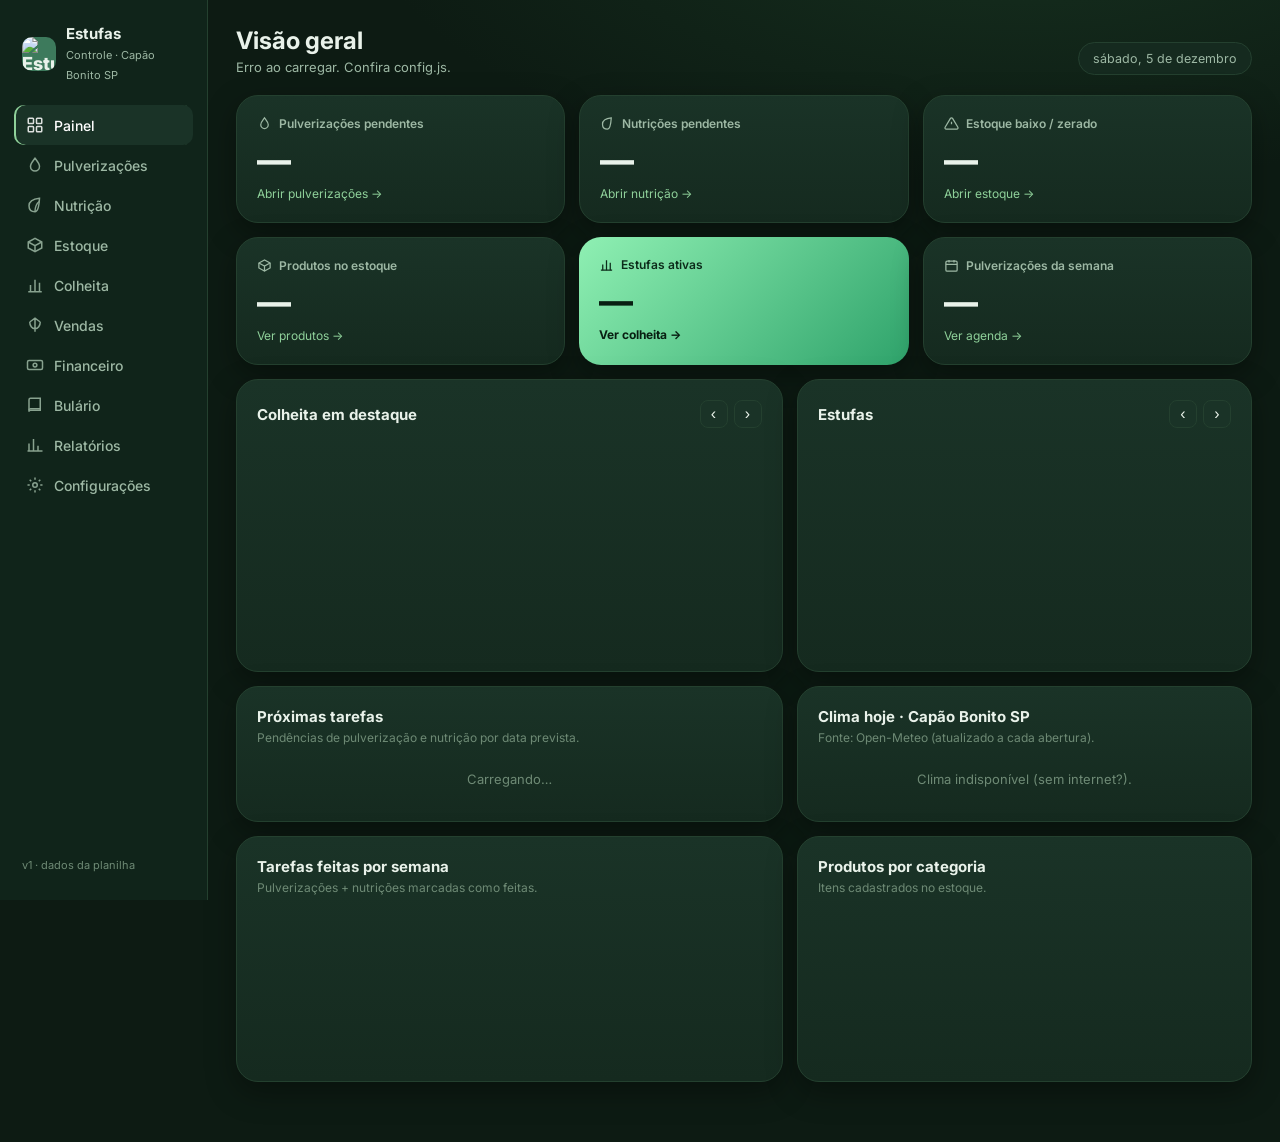
==== index.html @ 81fb221e "Add files via upload" ====
<!DOCTYPE html>
<html lang="pt-BR">
<head>
<meta charset="UTF-8">
<meta name="viewport" content="width=device-width, initial-scale=1, maximum-scale=1, viewport-fit=cover">
<link rel="icon" type="image/png" href="logo.png">
<link rel="apple-touch-icon" href="logo.png">
<link rel="manifest" href="manifest.json">
<meta name="mobile-web-app-capable" content="yes">
<meta name="apple-mobile-web-app-capable" content="yes">
<meta name="apple-mobile-web-app-status-bar-style" content="black-translucent">
<meta name="apple-mobile-web-app-title" content="Estufas">
<meta name="theme-color" content="#0D1B13">
<title>Painel — Estufas</title>
<link rel="preconnect" href="https://fonts.googleapis.com">
<link href="https://fonts.googleapis.com/css2?family=Inter:wght@400;500;600;700;800&display=swap" rel="stylesheet">
<style>
  :root{
    --bg:#0D1B13; --bg2:#10241A; --card:#152A1F; --card2:#1A3327;
    --line:#24402F; --ink:#E9F2EA; --mut:#9DB8A4; --dim:#6E8A75;
    --leaf:#3D7A5C; --lime:#8FD19A; --gold:#D9A441; --red:#E0785F;
    --radius:16px;
  }
  *{box-sizing:border-box;}
  body{margin:0; background:radial-gradient(1200px 500px at 80% -10%, #16301f 0%, #0D1B13 55%) fixed, var(--bg); color:var(--ink);
    font-family:'Inter',-apple-system,BlinkMacSystemFont,"Segoe UI",Roboto,sans-serif; min-height:100vh;}
  .app{display:flex; min-height:100vh;}

  /* ===== Sidebar (abas da esquerda) ===== */
  aside{width:208px; flex:0 0 208px; background:var(--bg2); border-right:1px solid var(--line);
    padding:20px 14px; display:flex; flex-direction:column; gap:4px;
    position:sticky; top:0; height:100vh;}
  .brand{display:flex; align-items:center; gap:10px; padding:4px 8px 18px;}
  .brand .logo{width:34px; height:34px; border-radius:10px; background:var(--leaf);
    display:flex; align-items:center; justify-content:center; font-weight:800; font-size:18px;}
  .brand b{font-size:15px; display:block;} .brand small{color:var(--mut); font-size:11px;}
  nav a{display:flex; align-items:center; gap:10px; padding:11px 12px; border-radius:10px;
    color:var(--mut); text-decoration:none; font-size:14px; font-weight:500;}
  nav a svg{width:18px; height:18px; flex:0 0 18px; opacity:.85;}
  nav a:hover{background:var(--card); color:var(--ink);}
  nav a.active{background:var(--card2); color:#fff; box-shadow:inset 2px 0 0 var(--lime);}
  aside .foot{margin-top:auto; font-size:11px; color:var(--dim); padding:8px;}

  /* ===== Conteúdo ===== */
  main{flex:1; padding:26px 28px 60px; max-width:1180px;}
  .top{display:flex; justify-content:space-between; align-items:flex-end; gap:12px; margin-bottom:20px;}
  .top h1{margin:0; font-size:24px;} .top p{margin:4px 0 0; color:var(--mut); font-size:13px;}
  .top .date{font-size:12.5px; color:var(--mut); background:var(--card); border:1px solid var(--line);
    padding:8px 14px; border-radius:20px; white-space:nowrap;}

  .grid{display:grid; gap:14px;}
  .stats{grid-template-columns:repeat(3, 1fr);}
  .card{background:linear-gradient(180deg,var(--card2),var(--card)); border:1px solid var(--line); border-radius:22px; padding:20px;
    box-shadow:0 10px 30px rgba(0,0,0,.35); transition:transform .18s ease, box-shadow .18s ease;}
  .card:hover{transform:translateY(-2px); box-shadow:0 14px 34px rgba(0,0,0,.45);}
  .stat .lbl{font-size:12px; color:var(--mut); display:flex; align-items:center; gap:7px; font-weight:600;}
  .stat .lbl svg{width:15px; height:15px; flex:0 0 15px;}
  .stat .dot{width:9px; height:9px; border-radius:50%; background:var(--lime);}
  .stat.hero{background:linear-gradient(135deg,#8ff0b3,#2fa36b) !important; border:none !important;}
  .stat.hero .lbl, .stat.hero .sub{color:#0c2b1a !important;}
  .stat.hero .num{color:#081f12 !important;}
  .stat.hero .num small{color:#0c2b1a !important;}
  .stat.hero a.link{color:#081f12 !important; font-weight:700;}
  .stat .num{font-size:34px; font-weight:800; margin:8px 0 2px;}
  .stat .num small{font-size:14px; font-weight:500; color:var(--mut);}
  .stat .sub{font-size:12px; color:var(--mut);}
  .stat.warn .num{color:var(--gold);} .stat.danger .num{color:var(--red);}
  .stat a.link{font-size:12px; color:var(--lime); text-decoration:none;}

  .cols2{grid-template-columns:1.2fr 1fr; margin-top:14px;}
  .card h2{margin:0 0 4px; font-size:15px;}
  .card .hint{margin:0 0 12px; font-size:12px; color:var(--dim);}
  .task{display:flex; gap:10px; align-items:flex-start; padding:10px 0; border-bottom:1px dashed var(--line); font-size:13px;}
  .task:last-child{border-bottom:none;}
  .task .tag{font-size:10.5px; font-weight:700; padding:3px 8px; border-radius:12px; white-space:nowrap; margin-top:1px;}
  .tag.pulv{background:#1E3A5C; color:#9CC4EE;} .tag.nutr{background:#4A3A17; color:#E8C86A;}
  .task b{display:block; font-size:13.5px;}
  .task span{color:var(--mut); font-size:12px;}
  .task .late{color:var(--red); font-weight:700;}
  .empty{color:var(--dim); font-size:13px; padding:14px 0; text-align:center;}

  /* Clima */
  .wx-now{display:flex; align-items:center; gap:10px; margin:6px 0;}
  .wx-now .ic{font-size:46px;}
  .wx-now .t{font-size:44px; font-weight:800;}
  .wx-now .c{color:var(--mut); font-size:13px;}
  .wx-row{display:flex; gap:14px; font-size:12.5px; color:var(--mut); flex-wrap:wrap; margin-bottom:10px;}
  .wx-row b{color:var(--ink);}
  .wx-days{display:grid; grid-template-columns:repeat(5,1fr); gap:8px; margin-top:6px;}
  .wx-day{background:var(--card2); border-radius:10px; padding:9px 6px; text-align:center; font-size:11.5px;}
  .wx-day b{display:block; font-size:12.5px; margin:2px 0;}
  .wx-day span{color:var(--mut);}

  canvas{max-height:240px;}
  .legend{font-size:11.5px; color:var(--dim); margin-top:8px;}

  /* ===== Carrossel de widgets (Smart Stack) ===== */
  .stack-bar{display:flex; justify-content:space-between; align-items:center; margin-bottom:8px;}
  .stack-bar h2{margin:0 !important;}
  .stack-nav{display:flex; gap:6px;}
  .stack-nav button{background:var(--card2); border:1px solid var(--line); color:var(--ink);
    width:28px; height:28px; border-radius:8px; cursor:pointer; font-size:16px; line-height:1;}
  .stack{display:grid;}
  .slide{grid-area:1/1; opacity:0; visibility:hidden; transform:translateX(16px);
    transition:opacity .35s, transform .35s, visibility .35s;}
  .slide.on{opacity:1; visibility:visible; transform:none;}
  .slide h3{margin:0 0 10px; font-size:14px;}
  .dots{display:flex; gap:6px; justify-content:center; margin-top:12px;}
  .dots button{width:8px; height:8px; border-radius:50%; border:none; background:var(--line); padding:0; cursor:pointer;}
  .dots button.on{background:var(--lime);}
  .wtop{display:flex; gap:14px; align-items:center;}
  .wtop .medal{font-size:44px;}
  .wtop .e{font-size:22px; font-weight:800;}
  .wtop .c{font-size:12.5px; color:var(--mut);}
  .wtop .n{font-size:26px; font-weight:800; color:var(--lime); margin-top:4px;}
  .wtop .n small{font-size:12px; font-weight:400; color:var(--mut);}
  .wtop2{margin-top:10px; font-size:12.5px; color:var(--mut);}
  .mapa7{display:grid; grid-template-columns:repeat(auto-fill,minmax(92px,1fr)); gap:8px;}
  .mini{background:var(--card2); border-radius:10px; padding:9px 6px; font-size:11px; text-align:center;}
  .mini b{display:block; font-size:13px;}
  .mini .cul{color:var(--mut); display:block; min-height:14px;}
  .mini .tot{display:block; font-weight:700; margin-top:2px;}
  .st{display:inline-block; font-size:10px; font-weight:700; padding:2px 8px; border-radius:10px; margin:4px 0;}
  .st.on{background:#123B28; color:#8FD19A;} .st.grow{background:#4A3A17; color:#E8C86A;} .st.off{background:#222; color:#888;}
  .tag.colh{background:#123B28; color:#8FD19A;}

  /* ===== Mobile: sidebar vira barra no topo ===== */
  @media (max-width:860px){
    .app{flex-direction:column;}
    aside{width:100%; flex:none; height:auto; position:static; flex-direction:row;
      align-items:center; padding:calc(env(safe-area-inset-top, 0px) + 10px) 10px 10px; overflow-x:auto; gap:6px;}
    .brand{padding:0 6px 0 0;} .brand small, aside .foot{display:none;}
    nav{display:flex; gap:6px;} nav a{white-space:nowrap; padding:9px 12px;}
    main{padding:18px 14px 90px;}
    .stats{grid-template-columns:1fr 1fr;}
    .cols2{grid-template-columns:1fr;}
  }
</style>
</head>
<body>
<div class="app">

  <!-- ===== BLOCO: Menu lateral (para adicionar abas, copie um <a>) ===== -->
  <aside>
    <div class="brand">
      <div class="logo"><img src="logo.png" alt="Estufas" style="width:100%;height:100%;object-fit:cover;border-radius:10px"></div>
      <div><b>Estufas</b><small>Controle · Capão Bonito SP</small></div>
    </div>
    <nav>
      <a href="index.html" class="active"><svg viewBox="0 0 24 24" fill="none" stroke="currentColor" stroke-width="2"><rect x="3" y="3" width="7" height="7" rx="1"/><rect x="14" y="3" width="7" height="7" rx="1"/><rect x="3" y="14" width="7" height="7" rx="1"/><rect x="14" y="14" width="7" height="7" rx="1"/></svg>Painel</a>
      <a href="pulverizacoes.html"><svg viewBox="0 0 24 24" fill="none" stroke="currentColor" stroke-width="2"><path d="M12 3c3 4 6 7 6 11a6 6 0 0 1-12 0c0-4 3-7 6-11z"/></svg>Pulverizações</a>
      <a href="nutricao.html"><svg viewBox="0 0 24 24" fill="none" stroke="currentColor" stroke-width="2"><path d="M12 21c-5 0-8-3-8-8 0-6 5-9 14-10-.5 9-2 18-6 18z"/><path d="M12 21c0-6 2-11 6-14"/></svg>Nutrição</a>
      <a href="estoque.html"><svg viewBox="0 0 24 24" fill="none" stroke="currentColor" stroke-width="2"><path d="M21 8l-9-5-9 5v8l9 5 9-5z"/><path d="M3 8l9 5 9-5M12 13v8"/></svg>Estoque</a>
      <a href="colheita.html"><svg viewBox="0 0 24 24" fill="none" stroke="currentColor" stroke-width="2"><path d="M3 21h18"/><path d="M6 21v-9M12 21V5M18 21v-12"/></svg>Colheita</a>
      <a href="vendas.html"><svg viewBox="0 0 24 24" fill="none" stroke="currentColor" stroke-width="2"><path d="M12 3v18M5 8l7-5 7 5M5 8c0 5 3 9 7 9s7-4 7-9"/></svg>Vendas</a>
      <a href="financeiro.html"><svg viewBox="0 0 24 24" fill="none" stroke="currentColor" stroke-width="2"><rect x="2" y="6" width="20" height="12" rx="2"/><circle cx="12" cy="12" r="2.5"/><path d="M6 12h.01M18 12h.01"/></svg>Financeiro</a>
      <a href="bulario.html"><svg viewBox="0 0 24 24" fill="none" stroke="currentColor" stroke-width="2"><path d="M4 5a2 2 0 0 1 2-2h13v16H6a2 2 0 0 0-2 2z"/><path d="M4 19a2 2 0 0 1 2-2h13"/></svg>Bulário</a>
      <a href="relatorios.html"><svg viewBox="0 0 24 24" fill="none" stroke="currentColor" stroke-width="2"><path d="M4 20V10M10 20V4M16 20v-7M22 20H2"/></svg>Relatórios</a>
      <a href="configuracoes.html"><svg viewBox="0 0 24 24" fill="none" stroke="currentColor" stroke-width="2"><circle cx="12" cy="12" r="3"/><path d="M12 2v3M12 19v3M2 12h3M19 12h3M4.9 4.9l2.1 2.1M17 17l2.1 2.1M19.1 4.9L17 7M7 17l-2.1 2.1"/></svg>Configurações</a>
    </nav>
    <div class="foot">v1 · dados da planilha</div>
  </aside>

  <main>
    <div class="top">
      <div><h1>Visão geral</h1><p id="subtitulo">Carregando dados da planilha…</p></div>
      <div class="date" id="hoje"></div>
    </div>

    <!-- ===== BLOCO: Cards de resumo ===== -->
    <div class="grid stats">
      <div class="card stat" id="cPulv">
        <div class="lbl"><svg viewBox="0 0 24 24" fill="none" stroke="currentColor" stroke-width="2"><path d="M12 3c3 4 6 7 6 11a6 6 0 0 1-12 0c0-4 3-7 6-11z"/></svg>Pulverizações pendentes</div>
        <div class="num">—</div><div class="sub"></div>
        <a class="link" href="pulverizacoes.html">Abrir pulverizações →</a>
      </div>
      <div class="card stat" id="cNutr">
        <div class="lbl"><svg viewBox="0 0 24 24" fill="none" stroke="currentColor" stroke-width="2"><path d="M12 21c-5 0-8-3-8-8 0-6 5-9 14-10-.5 9-2 18-6 18z"/></svg>Nutrições pendentes</div>
        <div class="num">—</div><div class="sub"></div>
        <a class="link" href="nutricao.html">Abrir nutrição →</a>
      </div>
      <div class="card stat" id="cEst">
        <div class="lbl"><svg viewBox="0 0 24 24" fill="none" stroke="currentColor" stroke-width="2"><path d="M12 9v4M12 17h.01M10.3 3.9L1.8 18a2 2 0 0 0 1.7 3h17a2 2 0 0 0 1.7-3L13.7 3.9a2 2 0 0 0-3.4 0z"/></svg>Estoque baixo / zerado</div>
        <div class="num">—</div><div class="sub"></div>
        <a class="link" href="estoque.html">Abrir estoque →</a>
      </div>
      <div class="card stat" id="cProd">
        <div class="lbl"><svg viewBox="0 0 24 24" fill="none" stroke="currentColor" stroke-width="2"><path d="M21 8l-9-5-9 5v8l9 5 9-5z"/><path d="M3 8l9 5 9-5M12 13v8"/></svg>Produtos no estoque</div>
        <div class="num">—</div><div class="sub"></div>
        <a class="link" href="estoque.html">Ver produtos →</a>
      </div>
      <div class="card stat hero" id="cAtivas">
        <div class="lbl"><svg viewBox="0 0 24 24" fill="none" stroke="currentColor" stroke-width="2"><path d="M3 21h18"/><path d="M6 21v-9M12 21V5M18 21v-12"/></svg>Estufas ativas</div>
        <div class="num">—</div><div class="sub"></div>
        <a class="link" href="colheita.html">Ver colheita →</a>
      </div>
      <div class="card stat" id="cSemana">
        <div class="lbl"><svg viewBox="0 0 24 24" fill="none" stroke="currentColor" stroke-width="2"><rect x="3" y="5" width="18" height="16" rx="2"/><path d="M3 10h18M8 3v4M16 3v4"/></svg>Pulverizações da semana</div>
        <div class="num">—</div><div class="sub"></div>
        <a class="link" href="pulverizacoes.html">Ver agenda →</a>
      </div>
    </div>

    <div class="grid cols2">
      <!-- ===== BLOCO: Carrossel A — destaques da colheita ===== -->
      <div class="card">
        <div class="stack-bar"><h2>Colheita em destaque</h2>
          <div class="stack-nav"><button data-s="stackA" data-dir="-1">‹</button><button data-s="stackA" data-dir="1">›</button></div>
        </div>
        <div class="stack" id="stackA">
          <div class="slide"><h3>🏆 Estufa da semana</h3><div id="wTop"><div class="empty">Carregando…</div></div></div>
          <div class="slide"><h3>Colheita por semana (KG)</h3><canvas id="chEvol"></canvas>
            <div class="legend">Últimas 8 semanas (seg–dom).</div></div>
          <div class="slide"><h3>Ranking do mês por estufa</h3><canvas id="chRank"></canvas>
            <div class="legend" id="rankLeg"></div></div>
        </div>
        <div class="dots" id="dotsA"></div>
      </div>
      <!-- ===== BLOCO: Carrossel B — estufas ===== -->
      <div class="card">
        <div class="stack-bar"><h2>Estufas</h2>
          <div class="stack-nav"><button data-s="stackB" data-dir="-1">‹</button><button data-s="stackB" data-dir="1">›</button></div>
        </div>
        <div class="stack" id="stackB">
          <div class="slide"><h3>Mapa das estufas</h3><div class="mapa7" id="wMapa"></div></div>
          <div class="slide"><h3>Safra acumulada (ciclo ativo)</h3><div id="wSafra"></div></div>
        </div>
        <div class="dots" id="dotsB"></div>
      </div>
    </div>

    <div class="grid cols2">
      <!-- ===== BLOCO: Próximas tarefas ===== -->
      <div class="card">
        <h2>Próximas tarefas</h2>
        <p class="hint">Pendências de pulverização e nutrição por data prevista.</p>
        <div id="upcoming"><div class="empty">Carregando…</div></div>
      </div>

      <!-- ===== BLOCO: Clima Capão Bonito SP ===== -->
      <div class="card">
        <h2>Clima hoje · Capão Bonito SP</h2>
        <p class="hint">Fonte: Open-Meteo (atualizado a cada abertura).</p>
        <div id="wx"><div class="empty">Carregando clima…</div></div>
      </div>
    </div>

    <div class="grid cols2">
      <!-- ===== BLOCO: Gráfico tarefas feitas/semana ===== -->
      <div class="card">
        <h2>Tarefas feitas por semana</h2>
        <p class="hint">Pulverizações + nutrições marcadas como feitas.</p>
        <canvas id="chFeitas"></canvas>
      </div>
      <!-- ===== BLOCO: Gráfico produtos por categoria ===== -->
      <div class="card">
        <h2>Produtos por categoria</h2>
        <p class="hint">Itens cadastrados no estoque.</p>
        <canvas id="chCateg"></canvas>
      </div>
    </div>

    <!-- ===== BLOCO: Espaço para futuros blocos (cole novos cards aqui) ===== -->
  </main>
</div>

<script src="https://cdn.jsdelivr.net/npm/chart.js@4.4.1/dist/chart.umd.min.js"></script>
<script src="config.js"></script>
<script>
// Cidade do clima (Capão Bonito SP). Para trocar: pegue lat/lon em open-meteo.com
const WX_LAT = -24.01, WX_LON = -48.35;

document.getElementById('hoje').textContent =
  new Date().toLocaleDateString('pt-BR', {weekday:'long', day:'numeric', month:'long'});

const num = v => { const n = parseFloat(String(v??'').replace(',','.')); return isNaN(n)?0:n; };
const esc = s => String(s??'').replace(/[&<>"']/g, c => ({'&':'&amp;','<':'&lt;','>':'&gt;','"':'&quot;',"'":'&#39;'}[c]));
const fmtD = v => { if(!v) return 'sem data'; const d = new Date(v.length===10?v+'T00:00:00':v);
  return isNaN(d)? v : d.toLocaleDateString('pt-BR'); };
const ehAtrasado = d => {
  if(!d || d.status==='feito' || !d.dataPrevista) return false;
  const h = new Date(); h.setHours(0,0,0,0);
  return new Date(d.dataPrevista+'T00:00:00') < h;
};

async function get(tipo){
  const r = await fetch(`${API_URL}?tipo=${tipo}`);
  return (await r.json()).data || [];
}

async function carregarPainel(){
  try{
    const [pulv, nutr, est] = await Promise.all([get('pulverizacao'), get('nutricao'), get('estoque')]);
    let ciclos = [], colhs = [];
    try{ [ciclos, colhs] = await Promise.all([get('ciclos'), get('colheitas')]); }catch(e){}
    const ativas = ciclos.filter(c=>c.status!=='encerrada');
    const cults = [...new Set(ativas.map(c=>c.cultura).filter(Boolean))];
    setStat('cAtivas', ativas.length, '/ 7', cults.length ? cults.slice(0,3).join(', ') : 'nenhuma cultura', '');
    // Pulverizações da semana (seg–dom): previstas + feitas
    const seg = new Date(); seg.setHours(0,0,0,0); seg.setDate(seg.getDate()-((seg.getDay()+6)%7));
    const dom = new Date(seg); dom.setDate(seg.getDate()+7);
    const naSemana = d => { const s = d.status==='feito' ? d.dataExecucao : d.dataPrevista;
      if(!s) return false; const dt = new Date(s.length===10 ? s+'T00:00:00' : s); return dt >= seg && dt < dom; };
    const ps = pulv.filter(naSemana);
    const feitas = ps.filter(d=>d.status==='feito').length;
    setStat('cSemana', ps.length, '', feitas+' feita(s) · '+(ps.length-feitas)+' a fazer', ps.length-feitas?'warn':'');
    const pP = pulv.filter(d=>d.status!=='feito'), pN = nutr.filter(d=>d.status!=='feito');
    const aP = pP.filter(ehAtrasado).length, aN = pN.filter(ehAtrasado).length;
    const baixo = est.filter(p=>{ const s=num(p.estoqueAtual); return s<=0 || (num(p.estoqueMinimo)>0 && s<=num(p.estoqueMinimo)); });

    setStat('cPulv', pP.length, '', aP? `${aP} atrasada(s)` : 'tudo em dia', aP?'danger':'');
    setStat('cNutr', pN.length, '', aN? `${aN} atrasada(s)` : 'tudo em dia', aN?'danger':'');
    setStat('cEst', baixo.length, '', baixo.length? baixo.slice(0,2).map(p=>p.nome).join(', ') : 'nenhum alerta', baixo.length?'warn':'');
    setStat('cProd', est.length, '', `${new Set(est.map(p=>p.categoria||'Outro')).size} categorias`, '');

    document.getElementById('subtitulo').textContent =
      `${pP.length+pN.length} pendências no total · ${baixo.length} alertas de estoque`;

    // Próximas tarefas
    const prox = [...pP.map(d=>({...d, _t:'pulv'})), ...pN.map(d=>({...d, _t:'nutr'}))]
      .sort((a,b)=> (a.dataPrevista||'9999') < (b.dataPrevista||'9999') ? -1 : 1).slice(0,6);
    document.getElementById('upcoming').innerHTML = prox.length ? prox.map(d=>{
      const nome = d._t==='pulv' ? nomePulv(d) : (d.produto||'(insumo não informado)');
      const late = ehAtrasado(d) ? ' <span class="late">· atrasada</span>' : '';
      return `<div class="task"><span class="tag ${d._t}">${d._t==='pulv'?'PULV':'NUTR'}</span>
        <div><b>${esc(nome)}</b><span>Estufa ${esc(d.estufa||'?')} · ${fmtD(d.dataPrevista)}${late}</span></div></div>`;
    }).join('') : '<div class="empty">Nenhuma pendência. Tudo em dia!</div>';

    desenharGraficos(pulv, nutr, est);
    renderColheita(ciclos, colhs);
    initStack('stackA', 'dotsA', 'stkA', 9000);
    initStack('stackB', 'dotsB', 'stkB', 11000);
  }catch(e){
    document.getElementById('subtitulo').textContent = 'Erro ao carregar. Confira config.js.';
  }
}
function nomePulv(d){
  try{ const a = JSON.parse(d.produto); if(Array.isArray(a) && a.length) return a.map(p=>p.nome).join(' + '); }
  catch(e){}
  return d.produto || '(produto não informado)';
}
function setStat(id, n, suf, sub, cls){
  const c = document.getElementById(id);
  c.querySelector('.num').innerHTML = `${n} <small>${suf}</small>`;
  c.querySelector('.sub').textContent = sub;
  c.classList.remove('warn','danger'); if(cls) c.classList.add(cls);
}

function desenharGraficos(pulv, nutr, est){
  if(!window.Chart) return;
  Chart.defaults.color = '#9DB8A4';
  Chart.defaults.borderColor = '#24402F';
  Chart.defaults.font.family = '-apple-system,"Segoe UI",Roboto,sans-serif';
  // Feitas por semana (últimas 6)
  const sem = [], lbl = [];
  const h = new Date(); h.setHours(0,0,0,0); h.setDate(h.getDate() - ((h.getDay()+6)%7)); // segunda desta semana
  for(let i=5;i>=0;i--){
    const ini = new Date(h); ini.setDate(h.getDate()-7*i);
    const fim = new Date(ini); fim.setDate(ini.getDate()+7);
    sem.push({ini, fim, n:0});
    lbl.push(ini.toLocaleDateString('pt-BR',{day:'2-digit',month:'2-digit'}));
  }
  [...pulv, ...nutr].filter(d=>d.status==='feito' && d.dataExecucao).forEach(d=>{
    const dt = new Date(d.dataExecucao.length===10? d.dataExecucao+'T00:00:00' : d.dataExecucao);
    sem.forEach(s=>{ if(dt>=s.ini && dt<s.fim) s.n++; });
  });
  new Chart(document.getElementById('chFeitas'), {type:'bar',
    data:{labels:lbl, datasets:[{data:sem.map(s=>s.n), backgroundColor:'#3D7A5C', borderRadius:6}]},
    options:{plugins:{legend:{display:false}}, scales:{y:{beginAtZero:true, ticks:{stepSize:1}}}}});
  // Produtos por categoria
  const cats = {};
  est.forEach(p=>{ const c=p.categoria||'Outro'; cats[c]=(cats[c]||0)+1; });
  new Chart(document.getElementById('chCateg'), {type:'doughnut',
    data:{labels:Object.keys(cats), datasets:[{data:Object.values(cats),
      backgroundColor:['#3D7A5C','#D9A441','#5C8FD1','#B45FC1','#E0785F','#6E8A75']}]},
    options:{plugins:{legend:{position:'bottom', labels:{boxWidth:12, padding:12}}}}});
}

// ===== Widgets de colheita =====
const isoD = v => { if(!v) return ''; const m = String(v).match(/^(\d{4})-(\d{2})-(\d{2})/); return m ? `${m[1]}-${m[2]}-${m[3]}` : ''; };
const hojeD = () => { const d = new Date(); return `${d.getFullYear()}-${String(d.getMonth()+1).padStart(2,'0')}-${String(d.getDate()).padStart(2,'0')}`; };
const fmtN = n => (Math.round(n*100)/100).toString().replace('.', ',');
const ativoE = (ciclos, e) => ciclos.find(c => String(c.estufa)===String(e) && c.status!=='encerrada');
function diasColhendo(ini, fim){
  const a = isoD(ini); if(!a) return '';
  const d = Math.round((new Date((isoD(fim)||hojeD())+'T00:00:00') - new Date(a+'T00:00:00'))/86400000);
  return d >= 0 ? `${d} dias colhendo` : '';
}
function totTxt(t){ return (t.kg>0?`${fmtN(t.kg)} KG`:'') + (t.kg>0&&t.cx>0?' + ':'') + (t.cx>0?`${fmtN(t.cx)} CX`:''); }

function renderColheita(ciclos, colhs){
  const H = hojeD();
  const soma = h => ({kg: String(h.unidade).toUpperCase()==='CX' ? 0 : num(h.quantidade),
                      cx: String(h.unidade).toUpperCase()==='CX' ? num(h.quantidade) : 0});

  // 1) Estufa da semana (últimos 7 dias, só ciclo ativo)
  const d7 = new Date(); d7.setDate(d7.getDate()-6);
  const d7s = `${d7.getFullYear()}-${String(d7.getMonth()+1).padStart(2,'0')}-${String(d7.getDate()).padStart(2,'0')}`;
  const porE = {};
  colhs.forEach(h=>{
    const dt = isoD(h.data); if(!dt || dt < d7s || dt > H) return;
    const c = ciclos.find(x=>String(x.id)===String(h.cicloId));
    if(c && c.status==='encerrada') return;
    const e = String(h.estufa||(c&&c.estufa)||'?');
    porE[e] = porE[e] || {kg:0, cx:0};
    const s = soma(h); porE[e].kg += s.kg; porE[e].cx += s.cx;
  });
  const rank = Object.entries(porE).filter(([,t])=>t.kg>0||t.cx>0)
    .sort((a,b)=> (b[1].kg-a[1].kg) || (b[1].cx-a[1].cx));
  document.getElementById('wTop').innerHTML = rank.length ? (() => {
    const [e, t] = rank[0];
    const c = ativoE(ciclos, e);
    const outros = rank.slice(1,3).map(([e2,t2],i)=>`${i===0?'2º':'3º'}: E${esc(e2)} · ${totTxt(t2)}`).join(' &nbsp; ');
    return `<div class="wtop"><div class="medal">🏆</div><div>
      <div class="e">Estufa ${esc(e)}</div>
      <div class="c">${esc((c&&(c.variedade||c.cultura))||'')}</div>
      <div class="n">${totTxt(t)} <small>nos últimos 7 dias</small></div></div></div>
      ${outros?`<div class="wtop2">${outros}</div>`:''}`;
  })() : '<div class="empty">Sem colheita nos últimos 7 dias.</div>';

  // 2) Evolução semanal (KG, últimas 8 semanas seg–dom)
  // 3) Ranking do mês (KG + CX por estufa)
  if(window.Chart){
    const seg = new Date(); seg.setHours(0,0,0,0); seg.setDate(seg.getDate()-((seg.getDay()+6)%7));
    const lbl = [], kgS = [];
    for(let i=7;i>=0;i--){
      const ini = new Date(seg); ini.setDate(seg.getDate()-7*i);
      const fim = new Date(ini); fim.setDate(ini.getDate()+7);
      let s = 0;
      colhs.forEach(h=>{ if(String(h.unidade).toUpperCase()==='CX') return;
        const dt = isoD(h.data); if(!dt) return;
        const d = new Date(dt+'T00:00:00');
        if(d>=ini && d<fim) s += num(h.quantidade); });
      lbl.push(ini.toLocaleDateString('pt-BR',{day:'2-digit',month:'2-digit'})); kgS.push(Math.round(s*100)/100);
    }
    new Chart(document.getElementById('chEvol'), {type:'line',
      data:{labels:lbl, datasets:[{data:kgS, borderColor:'#8FD19A', backgroundColor:'rgba(143,209,154,.15)',
        fill:true, tension:.35, pointRadius:3}]},
      options:{plugins:{legend:{display:false}}, scales:{y:{beginAtZero:true}}}});

    const mes = H.slice(0,7);
    const rk = {};
    colhs.forEach(h=>{ const dt = isoD(h.data); if(!dt || dt.slice(0,7)!==mes) return;
      const e = 'E'+String(h.estufa||'?'); rk[e] = rk[e]||{kg:0,cx:0};
      const s = soma(h); rk[e].kg += s.kg; rk[e].cx += s.cx; });
    const keys = Object.keys(rk).filter(k=>rk[k].kg>0||rk[k].cx>0).sort();
    if(keys.length){
      new Chart(document.getElementById('chRank'), {type:'bar',
        data:{labels:keys, datasets:[
          {label:'KG', data:keys.map(k=>Math.round(rk[k].kg*100)/100), backgroundColor:'#3D7A5C', borderRadius:5},
          {label:'CX', data:keys.map(k=>Math.round(rk[k].cx*100)/100), backgroundColor:'#D9A441', borderRadius:5}]},
        options:{plugins:{legend:{position:'bottom', labels:{boxWidth:12}}}, scales:{y:{beginAtZero:true}}}});
      const totM = keys.reduce((a,k)=>({kg:a.kg+rk[k].kg, cx:a.cx+rk[k].cx}), {kg:0,cx:0});
      document.getElementById('rankLeg').textContent = `Mês atual: ${totTxt(totM)}.`;
    } else {
      document.getElementById('rankLeg').textContent = 'Sem colheita neste mês ainda.';
    }
  }

  // 4) Mapa das estufas
  document.getElementById('wMapa').innerHTML = ['1','2','3','4','5','6','7'].map(e=>{
    const c = ativoE(ciclos, e);
    if(!c) return `<div class="mini"><b>E${e}</b><span class="cul">—</span><span class="st off">livre</span><span class="tot"> </span></div>`;
    let kg = 0, cx = 0;
    colhs.filter(h=>String(h.cicloId)===String(c.id)).forEach(h=>{ const s = soma(h); kg += s.kg; cx += s.cx; });
    const colhendo = c.dataInicio && hojeD() >= isoD(c.dataInicio);
    return `<div class="mini"><b>E${e}</b><span class="cul">${esc(c.cultura||'—')}</span>` +
      `<span class="st ${colhendo?'on':'grow'}">${colhendo?'colhendo':'crescendo'}</span>` +
      `<span class="tot">${totTxt({kg,cx})||'—'}</span></div>`;
  }).join('');

  // 5) Safra acumulada
  const ativas = ciclos.filter(c=>c.status!=='encerrada');
  document.getElementById('wSafra').innerHTML = ativas.length ? ativas.map(c=>{
    let kg = 0, cx = 0;
    colhs.filter(h=>String(h.cicloId)===String(c.id)).forEach(h=>{ const s = soma(h); kg += s.kg; cx += s.cx; });
    return `<div class="task"><span class="tag colh">E${esc(c.estufa)}</span><div><b>${esc(c.cultura||'Cultura?')} — ${totTxt({kg,cx})||'sem colheita'}</b>` +
      `<span>${c.variedade?esc(c.variedade)+' · ':''}${diasColhendo(c.dataInicio, c.dataFim)}</span></div></div>`;
  }).join('') : '<div class="empty">Nenhum ciclo ativo.</div>';
}

// ===== Carrossel Smart Stack: gira sozinho + avança 1 a cada visita =====
function initStack(stackId, dotsId, key, ms){
  const box = document.getElementById(stackId);
  if(!box || box.dataset.init) return; box.dataset.init = '1';
  const slides = [...box.querySelectorAll('.slide')];
  const dotsBox = document.getElementById(dotsId);
  let idx = 0;
  try{ idx = ((parseInt(localStorage.getItem(key)||'0',10)||0)+1)%slides.length; }catch(e){}
  dotsBox.innerHTML = slides.map((_,i)=>`<button data-i="${i}" aria-label="widget ${i+1}"></button>`).join('');
  const dots = [...dotsBox.children];
  const show = i => { idx = (i+slides.length)%slides.length;
    slides.forEach((s,k)=>s.classList.toggle('on', k===idx));
    dots.forEach((d,k)=>d.classList.toggle('on', k===idx));
    try{ localStorage.setItem(key, idx); }catch(e){} };
  let t = null;
  const restart = () => { if(t) clearInterval(t); t = setInterval(()=>show(idx+1), ms||9000); };
  dots.forEach(d=>d.onclick=()=>{ show(+d.dataset.i); restart(); });
  document.querySelectorAll(`.stack-nav button[data-s="${stackId}"]`).forEach(b=>b.onclick=()=>{ show(idx + +b.dataset.dir); restart(); });
  restart(); show(idx);
}

// ===== Clima (Open-Meteo, sem chave) =====
const WX_TXT = {0:'Limpo',1:'Quase limpo',2:'Parcial nublado',3:'Nublado',45:'Nevoeiro',48:'Nevoeiro',
  51:'Garoa leve',53:'Garoa',55:'Garoa forte',61:'Chuva fraca',63:'Chuva',65:'Chuva forte',
  80:'Pancadas leves',81:'Pancadas',82:'Pancadas fortes',95:'Tempestade'};
const WX_ICON = c => [95].includes(c) ? '⛈️' : [80,81,82,61,63,65].includes(c) ? '🌧️'
  : [51,53,55].includes(c) ? '🌦️' : [45,48].includes(c) ? '🌫️'
  : [3].includes(c) ? '☁️' : [2].includes(c) ? '⛅' : '☀️';
async function carregarClima(){
  const box = document.getElementById('wx');
  try{
    const u = `https://api.open-meteo.com/v1/forecast?latitude=${WX_LAT}&longitude=${WX_LON}` +
      `&current=temperature_2m,relative_humidity_2m,weather_code,wind_speed_10m` +
      `&daily=weather_code,temperature_2m_max,temperature_2m_min,precipitation_probability_max` +
      `&timezone=America%2FSao_Paulo&forecast_days=5&wind_speed_unit=kmh`;
    const j = await (await fetch(u)).json();
    const c = j.current, dias = ['dom','seg','ter','qua','qui','sex','sáb'];
    box.innerHTML = `
      <div class="wx-now"><span class="ic">${WX_ICON(c.weather_code)}</span><span class="t">${Math.round(c.temperature_2m)}°</span>
        <span class="c">${WX_TXT[c.weather_code]||''}<br>Capão Bonito SP</span></div>
      <div class="wx-row"><span>Umidade <b>${c.relative_humidity_2m}%</b></span>
        <span>Vento <b>${Math.round(c.wind_speed_10m)} km/h</b></span>
        <span>Chuva hoje <b>${j.daily.precipitation_probability_max[0]??0}%</b></span></div>
      <div class="wx-days">${j.daily.time.map((t,i)=>{
        const d = new Date(t+'T00:00:00');
        return `<div class="wx-day">${i===0?'hoje':dias[d.getDay()]}<b>${Math.round(j.daily.temperature_2m_max[i])}°/${Math.round(j.daily.temperature_2m_min[i])}°</b><span>${j.daily.precipitation_probability_max[i]??0}% chuva</span></div>`;
      }).join('')}</div>`;
  }catch(e){ box.innerHTML = '<div class="empty">Clima indisponível (sem internet?).</div>'; }
}

carregarPainel();
carregarClima();
</script>
</body>
</html>
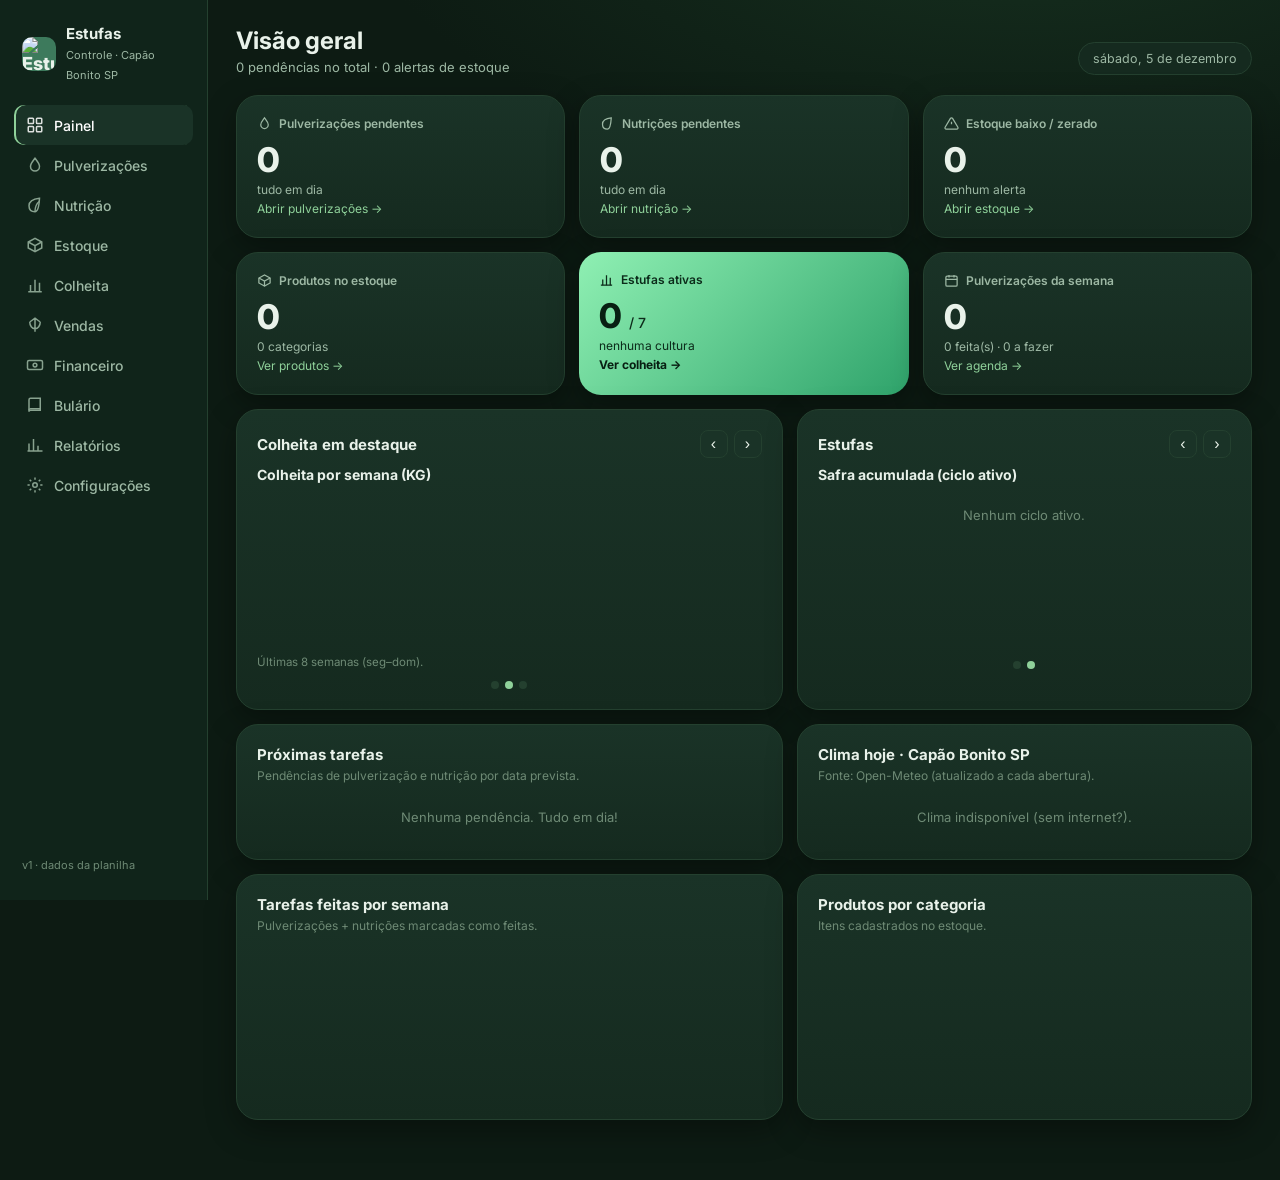
==== commit 88a1aa9d: "Add files via upload" ====
--- a/index.html
+++ b/index.html
@@ -284,15 +284,18 @@
 };
 
 async function get(tipo){
+  try {
+    if (typeof buscarTipo === 'function') return await buscarTipo(tipo);
+  } catch (e) {
+    const c = (typeof cacheLerTipo === 'function') ? cacheLerTipo(tipo) : null;
+    if (c) return c;
+    throw e;
+  }
   const r = await fetch(`${API_URL}?tipo=${tipo}`);
   return (await r.json()).data || [];
 }
 
-async function carregarPainel(){
-  try{
-    const [pulv, nutr, est] = await Promise.all([get('pulverizacao'), get('nutricao'), get('estoque')]);
-    let ciclos = [], colhs = [];
-    try{ [ciclos, colhs] = await Promise.all([get('ciclos'), get('colheitas')]); }catch(e){}
+function pintarPainel(pulv, nutr, est, ciclos, colhs){
     const ativas = ciclos.filter(c=>c.status!=='encerrada');
     const cults = [...new Set(ativas.map(c=>c.cultura).filter(Boolean))];
     setStat('cAtivas', ativas.length, '/ 7', cults.length ? cults.slice(0,3).join(', ') : 'nenhuma cultura', '');
@@ -330,8 +333,38 @@
     renderColheita(ciclos, colhs);
     initStack('stackA', 'dotsA', 'stkA', 9000);
     initStack('stackB', 'dotsB', 'stkB', 11000);
-  }catch(e){
-    document.getElementById('subtitulo').textContent = 'Erro ao carregar. Confira config.js.';
+}
+
+async function carregarPainel(){
+  // 1) Mostra cache na hora (não trava em "Carregando")
+  try {
+    if (typeof cacheLerTipo === 'function') {
+      const cp = cacheLerTipo('pulverizacao'), cn = cacheLerTipo('nutricao'),
+            ce = cacheLerTipo('estoque'), cc = cacheLerTipo('ciclos'), ch = cacheLerTipo('colheitas');
+      if (cp && cn && ce) {
+        try { pintarPainel(cp, cn, ce, cc || [], ch || []); } catch (e) {}
+        document.getElementById('subtitulo').textContent = 'Atualizando dados...';
+      }
+    }
+  } catch (e) {}
+  // 2) Busca tudo em 1 chamada (lote) com timeout + retry
+  try {
+    let pulv, nutr, est, ciclos = [], colhs = [];
+    if (typeof buscarLote === 'function') {
+      const d = await buscarLote(['pulverizacao', 'nutricao', 'estoque', 'ciclos', 'colheitas']);
+      pulv = d.pulverizacao || []; nutr = d.nutricao || []; est = d.estoque || [];
+      ciclos = d.ciclos || []; colhs = d.colheitas || [];
+    } else {
+      const r = await Promise.all([get('pulverizacao'), get('nutricao'), get('estoque')]);
+      pulv = r[0]; nutr = r[1]; est = r[2];
+      try { const r2 = await Promise.all([get('ciclos'), get('colheitas')]); ciclos = r2[0]; colhs = r2[1]; } catch (e) {}
+    }
+    pintarPainel(pulv, nutr, est, ciclos, colhs);
+  } catch (e) {
+    const sub = document.getElementById('subtitulo');
+    sub.innerHTML = 'Demorou demais. <a href="#" onclick="carregarPainel();return false" style="color:var(--lime)">Tentar de novo</a>';
+    const up = document.getElementById('upcoming');
+    if (up && !up.innerHTML.trim()) up.innerHTML = '<div class="empty">Sem conexão. <a href="#" onclick="carregarPainel();return false">Tentar de novo</a></div>';
   }
 }
 function nomePulv(d){
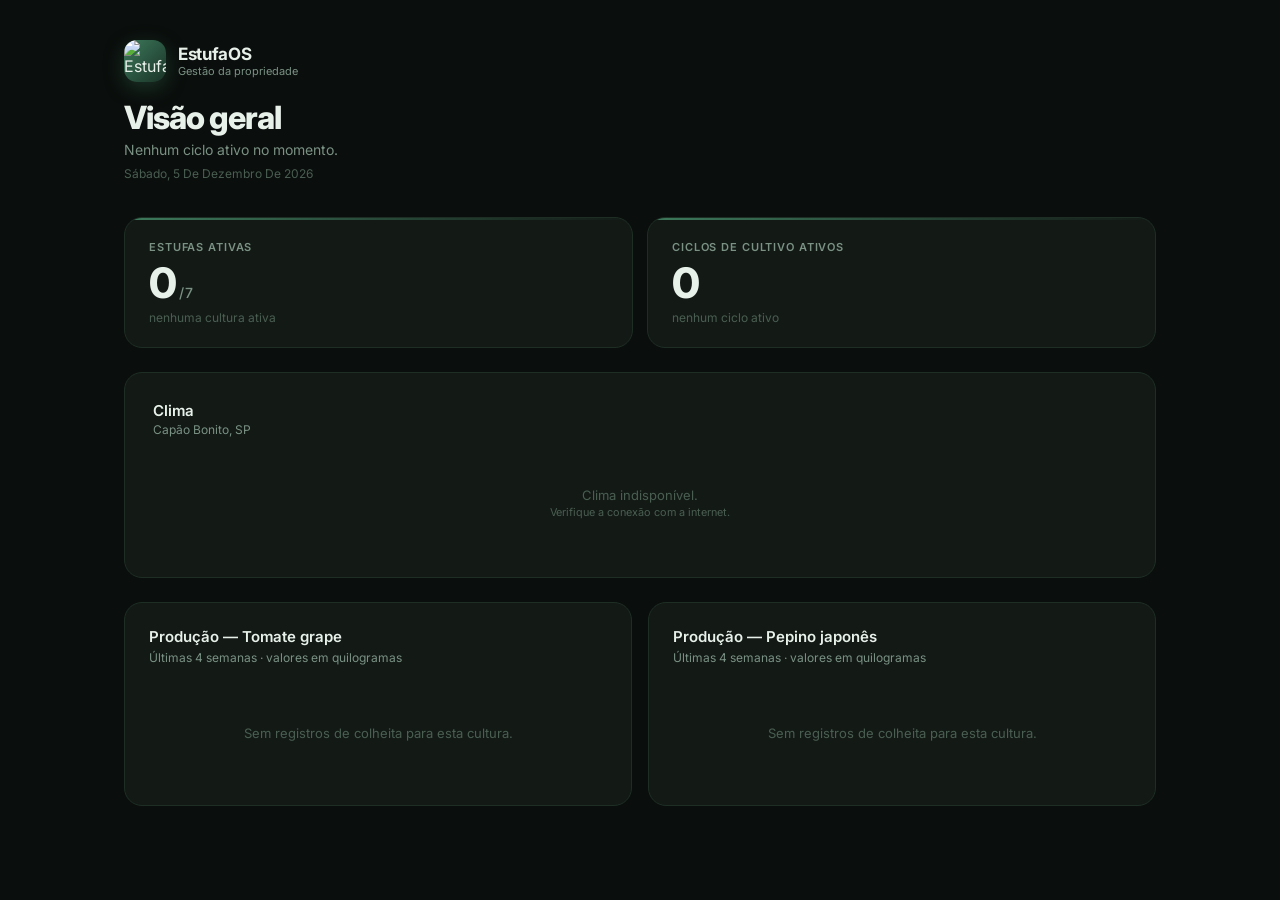
==== commit 1a90880b: "Add files via upload" ====
--- a/index.html
+++ b/index.html
@@ -11,557 +11,448 @@
 <meta name="apple-mobile-web-app-status-bar-style" content="black-translucent">
 <meta name="apple-mobile-web-app-title" content="Estufas">
 <meta name="theme-color" content="#0D1B13">
-<title>Painel — Estufas</title>
+<title>Painel — EstufaOS</title>
 <link rel="preconnect" href="https://fonts.googleapis.com">
 <link href="https://fonts.googleapis.com/css2?family=Inter:wght@400;500;600;700;800&display=swap" rel="stylesheet">
 <style>
   :root{
-    --bg:#0D1B13; --bg2:#10241A; --card:#152A1F; --card2:#1A3327;
-    --line:#24402F; --ink:#E9F2EA; --mut:#9DB8A4; --dim:#6E8A75;
+    --bg:#0A0E0C; --bg2:#0F1512; --card:#131A16; --card2:#18221C;
+    --line:#1E2E25; --ink:#E8F0EA; --mut:#7A9184; --dim:#4A5E52;
     --leaf:#3D7A5C; --lime:#8FD19A; --gold:#D9A441; --red:#E0785F;
-    --radius:16px;
-  }
-  *{box-sizing:border-box;}
-  body{margin:0; background:radial-gradient(1200px 500px at 80% -10%, #16301f 0%, #0D1B13 55%) fixed, var(--bg); color:var(--ink);
-    font-family:'Inter',-apple-system,BlinkMacSystemFont,"Segoe UI",Roboto,sans-serif; min-height:100vh;}
-  .app{display:flex; min-height:100vh;}
-
-  /* ===== Sidebar (abas da esquerda) ===== */
-  aside{width:208px; flex:0 0 208px; background:var(--bg2); border-right:1px solid var(--line);
-    padding:20px 14px; display:flex; flex-direction:column; gap:4px;
-    position:sticky; top:0; height:100vh;}
-  .brand{display:flex; align-items:center; gap:10px; padding:4px 8px 18px;}
-  .brand .logo{width:34px; height:34px; border-radius:10px; background:var(--leaf);
-    display:flex; align-items:center; justify-content:center; font-weight:800; font-size:18px;}
-  .brand b{font-size:15px; display:block;} .brand small{color:var(--mut); font-size:11px;}
-  nav a{display:flex; align-items:center; gap:10px; padding:11px 12px; border-radius:10px;
-    color:var(--mut); text-decoration:none; font-size:14px; font-weight:500;}
-  nav a svg{width:18px; height:18px; flex:0 0 18px; opacity:.85;}
-  nav a:hover{background:var(--card); color:var(--ink);}
-  nav a.active{background:var(--card2); color:#fff; box-shadow:inset 2px 0 0 var(--lime);}
-  aside .foot{margin-top:auto; font-size:11px; color:var(--dim); padding:8px;}
-
-  /* ===== Conteúdo ===== */
-  main{flex:1; padding:26px 28px 60px; max-width:1180px;}
-  .top{display:flex; justify-content:space-between; align-items:flex-end; gap:12px; margin-bottom:20px;}
-  .top h1{margin:0; font-size:24px;} .top p{margin:4px 0 0; color:var(--mut); font-size:13px;}
-  .top .date{font-size:12.5px; color:var(--mut); background:var(--card); border:1px solid var(--line);
-    padding:8px 14px; border-radius:20px; white-space:nowrap;}
-
-  .grid{display:grid; gap:14px;}
-  .stats{grid-template-columns:repeat(3, 1fr);}
-  .card{background:linear-gradient(180deg,var(--card2),var(--card)); border:1px solid var(--line); border-radius:22px; padding:20px;
-    box-shadow:0 10px 30px rgba(0,0,0,.35); transition:transform .18s ease, box-shadow .18s ease;}
-  .card:hover{transform:translateY(-2px); box-shadow:0 14px 34px rgba(0,0,0,.45);}
-  .stat .lbl{font-size:12px; color:var(--mut); display:flex; align-items:center; gap:7px; font-weight:600;}
-  .stat .lbl svg{width:15px; height:15px; flex:0 0 15px;}
-  .stat .dot{width:9px; height:9px; border-radius:50%; background:var(--lime);}
-  .stat.hero{background:linear-gradient(135deg,#8ff0b3,#2fa36b) !important; border:none !important;}
-  .stat.hero .lbl, .stat.hero .sub{color:#0c2b1a !important;}
-  .stat.hero .num{color:#081f12 !important;}
-  .stat.hero .num small{color:#0c2b1a !important;}
-  .stat.hero a.link{color:#081f12 !important; font-weight:700;}
-  .stat .num{font-size:34px; font-weight:800; margin:8px 0 2px;}
-  .stat .num small{font-size:14px; font-weight:500; color:var(--mut);}
-  .stat .sub{font-size:12px; color:var(--mut);}
-  .stat.warn .num{color:var(--gold);} .stat.danger .num{color:var(--red);}
-  .stat a.link{font-size:12px; color:var(--lime); text-decoration:none;}
-
-  .cols2{grid-template-columns:1.2fr 1fr; margin-top:14px;}
-  .card h2{margin:0 0 4px; font-size:15px;}
-  .card .hint{margin:0 0 12px; font-size:12px; color:var(--dim);}
-  .task{display:flex; gap:10px; align-items:flex-start; padding:10px 0; border-bottom:1px dashed var(--line); font-size:13px;}
-  .task:last-child{border-bottom:none;}
-  .task .tag{font-size:10.5px; font-weight:700; padding:3px 8px; border-radius:12px; white-space:nowrap; margin-top:1px;}
-  .tag.pulv{background:#1E3A5C; color:#9CC4EE;} .tag.nutr{background:#4A3A17; color:#E8C86A;}
-  .task b{display:block; font-size:13.5px;}
-  .task span{color:var(--mut); font-size:12px;}
-  .task .late{color:var(--red); font-weight:700;}
-  .empty{color:var(--dim); font-size:13px; padding:14px 0; text-align:center;}
-
-  /* Clima */
-  .wx-now{display:flex; align-items:center; gap:10px; margin:6px 0;}
-  .wx-now .ic{font-size:46px;}
-  .wx-now .t{font-size:44px; font-weight:800;}
-  .wx-now .c{color:var(--mut); font-size:13px;}
-  .wx-row{display:flex; gap:14px; font-size:12.5px; color:var(--mut); flex-wrap:wrap; margin-bottom:10px;}
-  .wx-row b{color:var(--ink);}
-  .wx-days{display:grid; grid-template-columns:repeat(5,1fr); gap:8px; margin-top:6px;}
-  .wx-day{background:var(--card2); border-radius:10px; padding:9px 6px; text-align:center; font-size:11.5px;}
-  .wx-day b{display:block; font-size:12.5px; margin:2px 0;}
-  .wx-day span{color:var(--mut);}
-
-  canvas{max-height:240px;}
-  .legend{font-size:11.5px; color:var(--dim); margin-top:8px;}
-
-  /* ===== Carrossel de widgets (Smart Stack) ===== */
-  .stack-bar{display:flex; justify-content:space-between; align-items:center; margin-bottom:8px;}
-  .stack-bar h2{margin:0 !important;}
-  .stack-nav{display:flex; gap:6px;}
-  .stack-nav button{background:var(--card2); border:1px solid var(--line); color:var(--ink);
-    width:28px; height:28px; border-radius:8px; cursor:pointer; font-size:16px; line-height:1;}
-  .stack{display:grid;}
-  .slide{grid-area:1/1; opacity:0; visibility:hidden; transform:translateX(16px);
-    transition:opacity .35s, transform .35s, visibility .35s;}
-  .slide.on{opacity:1; visibility:visible; transform:none;}
-  .slide h3{margin:0 0 10px; font-size:14px;}
-  .dots{display:flex; gap:6px; justify-content:center; margin-top:12px;}
-  .dots button{width:8px; height:8px; border-radius:50%; border:none; background:var(--line); padding:0; cursor:pointer;}
-  .dots button.on{background:var(--lime);}
-  .wtop{display:flex; gap:14px; align-items:center;}
-  .wtop .medal{font-size:44px;}
-  .wtop .e{font-size:22px; font-weight:800;}
-  .wtop .c{font-size:12.5px; color:var(--mut);}
-  .wtop .n{font-size:26px; font-weight:800; color:var(--lime); margin-top:4px;}
-  .wtop .n small{font-size:12px; font-weight:400; color:var(--mut);}
-  .wtop2{margin-top:10px; font-size:12.5px; color:var(--mut);}
-  .mapa7{display:grid; grid-template-columns:repeat(auto-fill,minmax(92px,1fr)); gap:8px;}
-  .mini{background:var(--card2); border-radius:10px; padding:9px 6px; font-size:11px; text-align:center;}
-  .mini b{display:block; font-size:13px;}
-  .mini .cul{color:var(--mut); display:block; min-height:14px;}
-  .mini .tot{display:block; font-weight:700; margin-top:2px;}
-  .st{display:inline-block; font-size:10px; font-weight:700; padding:2px 8px; border-radius:10px; margin:4px 0;}
-  .st.on{background:#123B28; color:#8FD19A;} .st.grow{background:#4A3A17; color:#E8C86A;} .st.off{background:#222; color:#888;}
-  .tag.colh{background:#123B28; color:#8FD19A;}
-
-  /* ===== Mobile: sidebar vira barra no topo ===== */
-  @media (max-width:860px){
-    .app{flex-direction:column;}
-    aside{width:100%; flex:none; height:auto; position:static; flex-direction:row;
-      align-items:center; padding:calc(env(safe-area-inset-top, 0px) + 10px) 10px 10px; overflow-x:auto; gap:6px;}
-    .brand{padding:0 6px 0 0;} .brand small, aside .foot{display:none;}
-    nav{display:flex; gap:6px;} nav a{white-space:nowrap; padding:9px 12px;}
-    main{padding:18px 14px 90px;}
-    .stats{grid-template-columns:1fr 1fr;}
-    .cols2{grid-template-columns:1fr;}
+    --r:18px;
+  }
+  *{box-sizing:border-box; margin:0; padding:0;}
+  body{background:var(--bg); color:var(--ink); font-family:'Inter',-apple-system,BlinkMacSystemFont,"Segoe UI",Roboto,sans-serif; min-height:100vh; -webkit-font-smoothing:antialiased;}
+  a{color:var(--lime); text-decoration:none;}
+
+  /* ===== Layout ===== */
+  .page{max-width:1080px; margin:0 auto; padding:40px 24px 80px;}
+
+  /* ===== Header ===== */
+  .hdr{margin-bottom:36px;}
+  .hdr-top{display:flex; align-items:center; gap:12px; margin-bottom:6px;}
+  .hdr-logo{width:42px; height:42px; border-radius:13px; overflow:hidden; background:linear-gradient(135deg,#3D7A5C,#1A3327); box-shadow:0 6px 20px rgba(61,122,92,.35);}
+  .hdr-logo img{width:100%; height:100%; object-fit:cover;}
+  .hdr-brand{font-size:17px; font-weight:700; letter-spacing:-.02em;}
+  .hdr-brand small{display:block; font-size:11px; font-weight:400; color:var(--mut); letter-spacing:0;}
+  .hdr h1{font-size:32px; font-weight:800; letter-spacing:-.03em; margin-top:16px;}
+  .hdr p{color:var(--mut); font-size:14px; margin-top:4px;}
+  .hdr-date{font-size:12px; color:var(--dim); margin-top:8px; text-transform:capitalize;}
+
+  /* ===== Indicadores ===== */
+  .kpis{display:grid; grid-template-columns:1fr 1fr; gap:14px; margin-bottom:24px;}
+  .kpi{background:var(--card); border:1px solid var(--line); border-radius:var(--r); padding:22px 24px; position:relative; overflow:hidden;}
+  .kpi::after{content:''; position:absolute; top:0; left:0; right:0; height:2px; background:linear-gradient(90deg,var(--leaf),transparent);}
+  .kpi-label{font-size:11px; font-weight:600; text-transform:uppercase; letter-spacing:.08em; color:var(--mut); margin-bottom:8px;}
+  .kpi-val{font-size:42px; font-weight:800; letter-spacing:-.04em; line-height:1;}
+  .kpi-val span{font-size:14px; font-weight:500; color:var(--mut); margin-left:4px;}
+  .kpi-sub{font-size:12px; color:var(--dim); margin-top:6px;}
+
+  /* ===== Clima ===== */
+  .wx{background:var(--card); border:1px solid var(--line); border-radius:var(--r); padding:28px; margin-bottom:24px;}
+  .wx-hdr{display:flex; justify-content:space-between; align-items:flex-start; margin-bottom:20px;}
+  .wx-hdr h2{font-size:15px; font-weight:600;}
+  .wx-hdr .wx-loc{font-size:12px; color:var(--mut); margin-top:2px;}
+  .wx-hdr .wx-upd{font-size:11px; color:var(--dim); text-align:right;}
+  .wx-main{display:flex; align-items:center; gap:28px; margin-bottom:24px; flex-wrap:wrap;}
+  .wx-temp{display:flex; align-items:flex-start; gap:4px;}
+  .wx-temp .deg{font-size:72px; font-weight:800; letter-spacing:-.05em; line-height:1;}
+  .wx-temp .unit{font-size:24px; font-weight:600; color:var(--mut); margin-top:8px;}
+  .wx-icon{font-size:56px; line-height:1;}
+  .wx-cond{font-size:15px; font-weight:600; margin-top:4px;}
+  .wx-feels{font-size:12px; color:var(--mut); margin-top:2px;}
+  .wx-details{display:grid; grid-template-columns:repeat(auto-fit,minmax(130px,1fr)); gap:12px; margin-bottom:24px;}
+  .wx-d{background:var(--card2); border-radius:12px; padding:14px 16px;}
+  .wx-d-lbl{font-size:10px; font-weight:600; text-transform:uppercase; letter-spacing:.06em; color:var(--dim); margin-bottom:6px;}
+  .wx-d-val{font-size:20px; font-weight:700; letter-spacing:-.02em;}
+  .wx-d-val small{font-size:11px; font-weight:400; color:var(--mut);}
+  .wx-days{display:grid; grid-template-columns:repeat(5,1fr); gap:10px;}
+  .wx-day{background:var(--card2); border-radius:12px; padding:14px 8px; text-align:center;}
+  .wx-day .wd{font-size:11px; font-weight:600; color:var(--mut); text-transform:uppercase; letter-spacing:.04em;}
+  .wx-day .wi{font-size:28px; margin:8px 0 6px;}
+  .wx-day .wt{font-size:13px; font-weight:700;}
+  .wx-day .wt span{font-weight:400; color:var(--mut);}
+  .wx-day .wr{font-size:11px; color:var(--dim); margin-top:4px;}
+  .wx-err{text-align:center; padding:30px; color:var(--dim); font-size:13px;}
+
+  /* ===== Gráficos ===== */
+  .charts{display:grid; grid-template-columns:1fr 1fr; gap:16px;}
+  .chart-card{background:var(--card); border:1px solid var(--line); border-radius:var(--r); padding:24px;}
+  .chart-card h2{font-size:15px; font-weight:600; margin-bottom:4px;}
+  .chart-card .chart-sub{font-size:12px; color:var(--mut); margin-bottom:20px;}
+  .chart-stats{display:flex; gap:20px; margin-bottom:18px; flex-wrap:wrap;}
+  .cs{flex:1; min-width:100px;}
+  .cs-lbl{font-size:10px; font-weight:600; text-transform:uppercase; letter-spacing:.06em; color:var(--dim); margin-bottom:4px;}
+  .cs-val{font-size:22px; font-weight:700; letter-spacing:-.02em;}
+  .cs-val small{font-size:11px; font-weight:400; color:var(--mut);}
+  .cs-delta{font-size:11px; font-weight:600; margin-top:2px;}
+  .cs-delta.up{color:var(--lime);} .cs-delta.down{color:var(--red);} .cs-delta.flat{color:var(--dim);}
+  canvas{max-height:220px;}
+  .chart-empty{color:var(--dim); font-size:13px; text-align:center; padding:40px 0;}
+
+  /* ===== Loading ===== */
+  .loading{text-align:center; color:var(--dim); font-size:13px; padding:60px 0;}
+
+  /* ===== Mobile ===== */
+  @media (max-width:700px){
+    .page{padding:28px 16px 80px;}
+    .hdr h1{font-size:26px;}
+    .kpis{grid-template-columns:1fr 1fr; gap:10px;}
+    .kpi{padding:16px 18px;}
+    .kpi-val{font-size:32px;}
+    .wx{padding:20px;}
+    .wx-main{gap:16px;}
+    .wx-temp .deg{font-size:56px;}
+    .wx-icon{font-size:42px;}
+    .wx-details{grid-template-columns:repeat(2,1fr);}
+    .wx-days{grid-template-columns:repeat(5,1fr); gap:6px;}
+    .wx-day{padding:10px 4px;}
+    .wx-day .wi{font-size:22px;}
+    .charts{grid-template-columns:1fr;}
+    .chart-card{padding:18px;}
+    .chart-stats{gap:12px;}
+    .cs-val{font-size:18px;}
   }
 </style>
 </head>
 <body>
-<div class="app">
-
-  <!-- ===== BLOCO: Menu lateral (para adicionar abas, copie um <a>) ===== -->
-  <aside>
-    <div class="brand">
-      <div class="logo"><img src="logo.png" alt="Estufas" style="width:100%;height:100%;object-fit:cover;border-radius:10px"></div>
-      <div><b>Estufas</b><small>Controle · Capão Bonito SP</small></div>
-    </div>
-    <nav>
-      <a href="index.html" class="active"><svg viewBox="0 0 24 24" fill="none" stroke="currentColor" stroke-width="2"><rect x="3" y="3" width="7" height="7" rx="1"/><rect x="14" y="3" width="7" height="7" rx="1"/><rect x="3" y="14" width="7" height="7" rx="1"/><rect x="14" y="14" width="7" height="7" rx="1"/></svg>Painel</a>
-      <a href="pulverizacoes.html"><svg viewBox="0 0 24 24" fill="none" stroke="currentColor" stroke-width="2"><path d="M12 3c3 4 6 7 6 11a6 6 0 0 1-12 0c0-4 3-7 6-11z"/></svg>Pulverizações</a>
-      <a href="nutricao.html"><svg viewBox="0 0 24 24" fill="none" stroke="currentColor" stroke-width="2"><path d="M12 21c-5 0-8-3-8-8 0-6 5-9 14-10-.5 9-2 18-6 18z"/><path d="M12 21c0-6 2-11 6-14"/></svg>Nutrição</a>
-      <a href="estoque.html"><svg viewBox="0 0 24 24" fill="none" stroke="currentColor" stroke-width="2"><path d="M21 8l-9-5-9 5v8l9 5 9-5z"/><path d="M3 8l9 5 9-5M12 13v8"/></svg>Estoque</a>
-      <a href="colheita.html"><svg viewBox="0 0 24 24" fill="none" stroke="currentColor" stroke-width="2"><path d="M3 21h18"/><path d="M6 21v-9M12 21V5M18 21v-12"/></svg>Colheita</a>
-      <a href="vendas.html"><svg viewBox="0 0 24 24" fill="none" stroke="currentColor" stroke-width="2"><path d="M12 3v18M5 8l7-5 7 5M5 8c0 5 3 9 7 9s7-4 7-9"/></svg>Vendas</a>
-      <a href="financeiro.html"><svg viewBox="0 0 24 24" fill="none" stroke="currentColor" stroke-width="2"><rect x="2" y="6" width="20" height="12" rx="2"/><circle cx="12" cy="12" r="2.5"/><path d="M6 12h.01M18 12h.01"/></svg>Financeiro</a>
-      <a href="bulario.html"><svg viewBox="0 0 24 24" fill="none" stroke="currentColor" stroke-width="2"><path d="M4 5a2 2 0 0 1 2-2h13v16H6a2 2 0 0 0-2 2z"/><path d="M4 19a2 2 0 0 1 2-2h13"/></svg>Bulário</a>
-      <a href="relatorios.html"><svg viewBox="0 0 24 24" fill="none" stroke="currentColor" stroke-width="2"><path d="M4 20V10M10 20V4M16 20v-7M22 20H2"/></svg>Relatórios</a>
-      <a href="configuracoes.html"><svg viewBox="0 0 24 24" fill="none" stroke="currentColor" stroke-width="2"><circle cx="12" cy="12" r="3"/><path d="M12 2v3M12 19v3M2 12h3M19 12h3M4.9 4.9l2.1 2.1M17 17l2.1 2.1M19.1 4.9L17 7M7 17l-2.1 2.1"/></svg>Configurações</a>
-    </nav>
-    <div class="foot">v1 · dados da planilha</div>
-  </aside>
-
-  <main>
-    <div class="top">
-      <div><h1>Visão geral</h1><p id="subtitulo">Carregando dados da planilha…</p></div>
-      <div class="date" id="hoje"></div>
-    </div>
-
-    <!-- ===== BLOCO: Cards de resumo ===== -->
-    <div class="grid stats">
-      <div class="card stat" id="cPulv">
-        <div class="lbl"><svg viewBox="0 0 24 24" fill="none" stroke="currentColor" stroke-width="2"><path d="M12 3c3 4 6 7 6 11a6 6 0 0 1-12 0c0-4 3-7 6-11z"/></svg>Pulverizações pendentes</div>
-        <div class="num">—</div><div class="sub"></div>
-        <a class="link" href="pulverizacoes.html">Abrir pulverizações →</a>
+<div class="page">
+
+  <!-- Header -->
+  <header class="hdr">
+    <div class="hdr-top">
+      <div class="hdr-logo"><img src="logo.png" alt="EstufaOS"></div>
+      <div class="hdr-brand">EstufaOS<small>Gestão da propriedade</small></div>
+    </div>
+    <h1>Visão geral</h1>
+    <p id="subtitulo">Carregando dados…</p>
+    <div class="hdr-date" id="hoje"></div>
+  </header>
+
+  <!-- Indicadores -->
+  <section class="kpis">
+    <div class="kpi">
+      <div class="kpi-label">Estufas ativas</div>
+      <div class="kpi-val" id="kEstufas">—</div>
+      <div class="kpi-sub" id="kEstufasSub">—</div>
+    </div>
+    <div class="kpi">
+      <div class="kpi-label">Ciclos de cultivo ativos</div>
+      <div class="kpi-val" id="kCiclos">—</div>
+      <div class="kpi-sub" id="kCiclosSub">—</div>
+    </div>
+  </section>
+
+  <!-- Clima -->
+  <section class="wx" id="wxCard">
+    <div class="wx-hdr">
+      <div>
+        <h2>Clima</h2>
+        <div class="wx-loc" id="wxLoc">Capão Bonito, SP</div>
       </div>
-      <div class="card stat" id="cNutr">
-        <div class="lbl"><svg viewBox="0 0 24 24" fill="none" stroke="currentColor" stroke-width="2"><path d="M12 21c-5 0-8-3-8-8 0-6 5-9 14-10-.5 9-2 18-6 18z"/></svg>Nutrições pendentes</div>
-        <div class="num">—</div><div class="sub"></div>
-        <a class="link" href="nutricao.html">Abrir nutrição →</a>
-      </div>
-      <div class="card stat" id="cEst">
-        <div class="lbl"><svg viewBox="0 0 24 24" fill="none" stroke="currentColor" stroke-width="2"><path d="M12 9v4M12 17h.01M10.3 3.9L1.8 18a2 2 0 0 0 1.7 3h17a2 2 0 0 0 1.7-3L13.7 3.9a2 2 0 0 0-3.4 0z"/></svg>Estoque baixo / zerado</div>
-        <div class="num">—</div><div class="sub"></div>
-        <a class="link" href="estoque.html">Abrir estoque →</a>
-      </div>
-      <div class="card stat" id="cProd">
-        <div class="lbl"><svg viewBox="0 0 24 24" fill="none" stroke="currentColor" stroke-width="2"><path d="M21 8l-9-5-9 5v8l9 5 9-5z"/><path d="M3 8l9 5 9-5M12 13v8"/></svg>Produtos no estoque</div>
-        <div class="num">—</div><div class="sub"></div>
-        <a class="link" href="estoque.html">Ver produtos →</a>
-      </div>
-      <div class="card stat hero" id="cAtivas">
-        <div class="lbl"><svg viewBox="0 0 24 24" fill="none" stroke="currentColor" stroke-width="2"><path d="M3 21h18"/><path d="M6 21v-9M12 21V5M18 21v-12"/></svg>Estufas ativas</div>
-        <div class="num">—</div><div class="sub"></div>
-        <a class="link" href="colheita.html">Ver colheita →</a>
-      </div>
-      <div class="card stat" id="cSemana">
-        <div class="lbl"><svg viewBox="0 0 24 24" fill="none" stroke="currentColor" stroke-width="2"><rect x="3" y="5" width="18" height="16" rx="2"/><path d="M3 10h18M8 3v4M16 3v4"/></svg>Pulverizações da semana</div>
-        <div class="num">—</div><div class="sub"></div>
-        <a class="link" href="pulverizacoes.html">Ver agenda →</a>
-      </div>
-    </div>
-
-    <div class="grid cols2">
-      <!-- ===== BLOCO: Carrossel A — destaques da colheita ===== -->
-      <div class="card">
-        <div class="stack-bar"><h2>Colheita em destaque</h2>
-          <div class="stack-nav"><button data-s="stackA" data-dir="-1">‹</button><button data-s="stackA" data-dir="1">›</button></div>
-        </div>
-        <div class="stack" id="stackA">
-          <div class="slide"><h3>🏆 Estufa da semana</h3><div id="wTop"><div class="empty">Carregando…</div></div></div>
-          <div class="slide"><h3>Colheita por semana (KG)</h3><canvas id="chEvol"></canvas>
-            <div class="legend">Últimas 8 semanas (seg–dom).</div></div>
-          <div class="slide"><h3>Ranking do mês por estufa</h3><canvas id="chRank"></canvas>
-            <div class="legend" id="rankLeg"></div></div>
-        </div>
-        <div class="dots" id="dotsA"></div>
-      </div>
-      <!-- ===== BLOCO: Carrossel B — estufas ===== -->
-      <div class="card">
-        <div class="stack-bar"><h2>Estufas</h2>
-          <div class="stack-nav"><button data-s="stackB" data-dir="-1">‹</button><button data-s="stackB" data-dir="1">›</button></div>
-        </div>
-        <div class="stack" id="stackB">
-          <div class="slide"><h3>Mapa das estufas</h3><div class="mapa7" id="wMapa"></div></div>
-          <div class="slide"><h3>Safra acumulada (ciclo ativo)</h3><div id="wSafra"></div></div>
-        </div>
-        <div class="dots" id="dotsB"></div>
-      </div>
-    </div>
-
-    <div class="grid cols2">
-      <!-- ===== BLOCO: Próximas tarefas ===== -->
-      <div class="card">
-        <h2>Próximas tarefas</h2>
-        <p class="hint">Pendências de pulverização e nutrição por data prevista.</p>
-        <div id="upcoming"><div class="empty">Carregando…</div></div>
-      </div>
-
-      <!-- ===== BLOCO: Clima Capão Bonito SP ===== -->
-      <div class="card">
-        <h2>Clima hoje · Capão Bonito SP</h2>
-        <p class="hint">Fonte: Open-Meteo (atualizado a cada abertura).</p>
-        <div id="wx"><div class="empty">Carregando clima…</div></div>
-      </div>
-    </div>
-
-    <div class="grid cols2">
-      <!-- ===== BLOCO: Gráfico tarefas feitas/semana ===== -->
-      <div class="card">
-        <h2>Tarefas feitas por semana</h2>
-        <p class="hint">Pulverizações + nutrições marcadas como feitas.</p>
-        <canvas id="chFeitas"></canvas>
-      </div>
-      <!-- ===== BLOCO: Gráfico produtos por categoria ===== -->
-      <div class="card">
-        <h2>Produtos por categoria</h2>
-        <p class="hint">Itens cadastrados no estoque.</p>
-        <canvas id="chCateg"></canvas>
-      </div>
-    </div>
-
-    <!-- ===== BLOCO: Espaço para futuros blocos (cole novos cards aqui) ===== -->
-  </main>
+      <div class="wx-upd" id="wxUpd"></div>
+    </div>
+    <div id="wxBody"><div class="loading">Carregando clima…</div></div>
+  </section>
+
+  <!-- Gráficos de produção -->
+  <section class="charts">
+    <div class="chart-card">
+      <h2>Produção — Tomate grape</h2>
+      <p class="chart-sub">Últimas 4 semanas · valores em quilogramas</p>
+      <div id="tomStats"><div class="loading">Carregando…</div></div>
+      <canvas id="chTomate"></canvas>
+      <div class="chart-empty" id="tomEmpty" style="display:none">Sem registros de colheita para esta cultura.</div>
+    </div>
+    <div class="chart-card">
+      <h2>Produção — Pepino japonês</h2>
+      <p class="chart-sub">Últimas 4 semanas · valores em quilogramas</p>
+      <div id="pepStats"><div class="loading">Carregando…</div></div>
+      <canvas id="chPepino"></canvas>
+      <div class="chart-empty" id="pepEmpty" style="display:none">Sem registros de colheita para esta cultura.</div>
+    </div>
+  </section>
+
 </div>
 
 <script src="https://cdn.jsdelivr.net/npm/chart.js@4.4.1/dist/chart.umd.min.js"></script>
 <script src="config.js"></script>
 <script>
-// Cidade do clima (Capão Bonito SP). Para trocar: pegue lat/lon em open-meteo.com
-const WX_LAT = -24.01, WX_LON = -48.35;
-
-document.getElementById('hoje').textContent =
-  new Date().toLocaleDateString('pt-BR', {weekday:'long', day:'numeric', month:'long'});
-
+// ===== Helpers =====
 const num = v => { const n = parseFloat(String(v??'').replace(',','.')); return isNaN(n)?0:n; };
 const esc = s => String(s??'').replace(/[&<>"']/g, c => ({'&':'&amp;','<':'&lt;','>':'&gt;','"':'&quot;',"'":'&#39;'}[c]));
-const fmtD = v => { if(!v) return 'sem data'; const d = new Date(v.length===10?v+'T00:00:00':v);
-  return isNaN(d)? v : d.toLocaleDateString('pt-BR'); };
-const ehAtrasado = d => {
-  if(!d || d.status==='feito' || !d.dataPrevista) return false;
-  const h = new Date(); h.setHours(0,0,0,0);
-  return new Date(d.dataPrevista+'T00:00:00') < h;
-};
+const hojeISO = () => { const d=new Date(); return `${d.getFullYear()}-${String(d.getMonth()+1).padStart(2,'0')}-${String(d.getDate()).padStart(2,'0')}`; };
+const parseISO = v => { if(!v) return null; const s=String(v).slice(0,10); const d=new Date(s+'T00:00:00'); return isNaN(d)?null:d; };
+const fmtN = n => (Math.round(n*100)/100).toString().replace('.',',');
+
+document.getElementById('hoje').textContent =
+  new Date().toLocaleDateString('pt-BR', {weekday:'long', day:'numeric', month:'long', year:'numeric'});
+
+// ===== Indicadores =====
+function renderIndicadores(ciclos){
+  const ativos = ciclos.filter(c=>c.status!=='encerrada');
+  const estufas = [...new Set(ativos.map(c=>String(c.estufa)).filter(Boolean))];
+  const culturas = [...new Set(ativos.map(c=>c.cultura).filter(Boolean))];
+
+  document.getElementById('kEstufas').innerHTML = `${estufas.length}<span>/ 7</span>`;
+  document.getElementById('kEstufasSub').textContent = culturas.length
+    ? culturas.slice(0,3).join(', ') + (culturas.length>3 ? ` +${culturas.length-3}` : '')
+    : 'nenhuma cultura ativa';
+
+  document.getElementById('kCiclos').textContent = ativos.length;
+  document.getElementById('kCiclosSub').textContent = ativos.length
+    ? `em ${estufas.length} estufa(s)`
+    : 'nenhum ciclo ativo';
+
+  document.getElementById('subtitulo').textContent = ativos.length
+    ? `${estufas.length} estufas em operação · ${ativos.length} ciclo(s) ativo(s)`
+    : 'Nenhum ciclo ativo no momento.';
+}
+
+// ===== Clima =====
+const WX_TXT = {0:'Céu limpo',1:'Quase limpo',2:'Parcialmente nublado',3:'Nublado',45:'Nevoeiro',48:'Nevoeiro',
+  51:'Garoa leve',53:'Garoa',55:'Garoa forte',56:'Garoa congelante',57:'Garoa congelante',
+  61:'Chuva fraca',63:'Chuva',65:'Chuva forte',66:'Chuva congelante',67:'Chuva congelante forte',
+  71:'Neve fraca',73:'Neve',75:'Neve forte',77:'Granizo',
+  80:'Pancadas leves',81:'Pancadas',82:'Pancadas fortes',85:'Nevascas leves',86:'Nevascas',
+  95:'Tempestade',96:'Tempestade com granizo',99:'Tempestade forte com granizo'};
+const WX_ICON = c => [95,96,99].includes(c) ? '⛈️' : [80,81,82,61,63,65,66,67].includes(c) ? '🌧️'
+  : [71,73,75,77,85,86].includes(c) ? '🌨️' : [51,53,55,56,57].includes(c) ? '🌦️'
+  : [45,48].includes(c) ? '🌫️' : [3].includes(c) ? '☁️' : [2].includes(c) ? '⛅' : '☀️';
+const WX_DIR = d => { const dirs=['N','NE','L','SE','S','SO','O','NO']; return dirs[Math.round(d/45)%8]; };
+
+async function carregarClima(){
+  const body = document.getElementById('wxBody');
+  const upd = document.getElementById('wxUpd');
+  try{
+    const u = `https://api.open-meteo.com/v1/forecast?latitude=-24.01&longitude=-48.35` +
+      `&current=temperature_2m,apparent_temperature,relative_humidity_2m,weather_code,wind_speed_10m,wind_direction_10m,precipitation` +
+      `&daily=weather_code,temperature_2m_max,temperature_2m_min,precipitation_probability_max,precipitation_sum,wind_speed_10m_max,wind_direction_10m_dominant` +
+      `&timezone=America%2FSao_Paulo&forecast_days=5&wind_speed_unit=kmh`;
+    const j = await (await fetch(u)).json();
+    const c = j.current;
+    const dias = ['dom','seg','ter','qua','qui','sex','sáb'];
+
+    // Última atualização
+    const agora = new Date();
+    upd.innerHTML = `Atualizado<br>${agora.toLocaleTimeString('pt-BR',{hour:'2-digit',minute:'2-digit'})}`;
+
+    body.innerHTML = `
+      <div class="wx-main">
+        <div class="wx-temp">
+          <span class="deg">${Math.round(c.temperature_2m)}</span><span class="unit">°C</span>
+        </div>
+        <div class="wx-icon">${WX_ICON(c.weather_code)}</div>
+        <div>
+          <div class="wx-cond">${WX_TXT[c.weather_code]||'—'}</div>
+          <div class="wx-feels">Sensação ${Math.round(c.apparent_temperature)}°C</div>
+        </div>
+      </div>
+      <div class="wx-details">
+        <div class="wx-d">
+          <div class="wx-d-lbl">Umidade</div>
+          <div class="wx-d-val">${c.relative_humidity_2m}<small>%</small></div>
+        </div>
+        <div class="wx-d">
+          <div class="wx-d-lbl">Chuva hoje</div>
+          <div class="wx-d-val">${j.daily.precipitation_probability_max[0]??0}<small>%</small></div>
+        </div>
+        <div class="wx-d">
+          <div class="wx-d-lbl">Volume previsto</div>
+          <div class="wx-d-val">${(j.daily.precipitation_sum[0]??0).toFixed(1)}<small> mm</small></div>
+        </div>
+        <div class="wx-d">
+          <div class="wx-d-lbl">Vento</div>
+          <div class="wx-d-val">${Math.round(c.wind_speed_10m)}<small> km/h ${WX_DIR(c.wind_direction_10m)}</small></div>
+        </div>
+      </div>
+      <div class="wx-days">
+        ${j.daily.time.map((t,i)=>{
+          const d = new Date(t+'T00:00:00');
+          return `<div class="wx-day">
+            <div class="wd">${i===0?'hoje':dias[d.getDay()]}</div>
+            <div class="wi">${WX_ICON(j.daily.weather_code[i])}</div>
+            <div class="wt">${Math.round(j.daily.temperature_2m_max[i])}° <span>${Math.round(j.daily.temperature_2m_min[i])}°</span></div>
+            <div class="wr">${j.daily.precipitation_probability_max[i]??0}% · ${(j.daily.precipitation_sum[i]??0).toFixed(1)}mm</div>
+            <div class="wr">${Math.round(j.daily.wind_speed_10m_max[i])} km/h ${WX_DIR(j.daily.wind_direction_10m_dominant[i])}</div>
+          </div>`;
+        }).join('')}
+      </div>`;
+  }catch(e){
+    body.innerHTML = `<div class="wx-err">Clima indisponível.<br><small>Verifique a conexão com a internet.</small></div>`;
+    upd.textContent = '';
+  }
+}
+
+// ===== Gráficos de produção =====
+function semanaISO(d){
+  // Segunda da semana (ISO)
+  const x = new Date(d); x.setHours(0,0,0,0);
+  x.setDate(x.getDate() - ((x.getDay()+6)%7));
+  return `${x.getFullYear()}-${String(x.getMonth()+1).padStart(2,'0')}-${String(x.getDate()).padStart(2,'0')}`;
+}
+function addDias(iso, n){
+  const d = new Date(iso+'T00:00:00'); d.setDate(d.getDate()+n);
+  return `${d.getFullYear()}-${String(d.getMonth()+1).padStart(2,'0')}-${String(d.getDate()).padStart(2,'0')}`;
+}
+
+function filtrarPorCultura(colhs, ciclos, termos){
+  // termos: array de strings pra match (ex: ['tomate'] ou ['pepino'])
+  const ids = new Set();
+  ciclos.forEach(c=>{
+    const texto = `${c.cultura||''} ${c.variedade||''}`.toLowerCase();
+    if(termos.some(t=>texto.includes(t))) ids.add(String(c.id));
+  });
+  return colhs.filter(h=>{
+    if(String(h.unidade).toUpperCase()==='CX') return false; // só KG
+    const byCiclo = ids.has(String(h.cicloId));
+    const texto = `${h.cultura||''} ${h.produto||''}`.toLowerCase();
+    const byNome = termos.some(t=>texto.includes(t));
+    return byCiclo || byNome;
+  });
+}
+
+function renderProducao(canvasId, statsId, emptyId, colhs, ciclos, termos, cor){
+  const canvas = document.getElementById(canvasId);
+  const stats = document.getElementById(statsId);
+  const empty = document.getElementById(emptyId);
+
+  const filtrados = filtrarPorCultura(colhs, ciclos, termos);
+
+  // Últimas 4 semanas (segunda a domingo)
+  const segAtual = semanaISO(new Date());
+  const semanas = [];
+  for(let i=3;i>=0;i--){
+    const ini = addDias(segAtual, -7*i);
+    const fim = addDias(ini, 7);
+    semanas.push({ini, fim, total:0, rotulo:''});
+  }
+  // Preenche totais
+  filtrados.forEach(h=>{
+    const dt = String(h.data||'').slice(0,10);
+    if(!dt) return;
+    semanas.forEach(s=>{ if(dt>=s.ini && dt<s.fim) s.total += num(h.quantidade); });
+  });
+  // Rótulos
+  semanas.forEach(s=>{
+    const d = new Date(s.ini+'T00:00:00');
+    s.rotulo = d.toLocaleDateString('pt-BR',{day:'2-digit',month:'2-digit'});
+  });
+
+  const totais = semanas.map(s=>Math.round(s.total*100)/100);
+  const somaPeriodo = Math.round(totais.reduce((a,b)=>a+b,0)*100)/100;
+
+  if(somaPeriodo === 0){
+    canvas.style.display='none';
+    empty.style.display='block';
+    stats.innerHTML='';
+    return;
+  }
+  canvas.style.display='block';
+  empty.style.display='none';
+
+  // Comparação: última semana vs anterior
+  const ultima = totais[3], anterior = totais[2];
+  let deltaTxt = '—', deltaCls = 'flat';
+  if(anterior > 0){
+    const pct = ((ultima - anterior)/anterior*100);
+    deltaTxt = `${pct>=0?'+':''}${pct.toFixed(1)}%`;
+    deltaCls = pct>0?'up':pct<0?'down':'flat';
+  } else if(ultima > 0){
+    deltaTxt = 'primeira semana'; deltaCls='flat';
+  }
+
+  stats.innerHTML = `
+    <div class="cs">
+      <div class="cs-lbl">Total período</div>
+      <div class="cs-val">${fmtN(somaPeriodo)} <small>KG</small></div>
+    </div>
+    <div class="cs">
+      <div class="cs-lbl">Última semana</div>
+      <div class="cs-val">${fmtN(ultima)} <small>KG</small></div>
+      <div class="cs-delta ${deltaCls}">${deltaTxt} vs semana anterior</div>
+    </div>`;
+
+  // Gráfico
+  if(canvas._chart) canvas._chart.destroy();
+  canvas._chart = new Chart(canvas, {
+    type:'bar',
+    data:{
+      labels: semanas.map(s=>s.rotulo),
+      datasets:[{
+        data: totais,
+        backgroundColor: cor,
+        borderRadius: 8,
+        borderSkipped: false,
+        barPercentage: 0.6
+      }]
+    },
+    options:{
+      responsive:true,
+      maintainAspectRatio:false,
+      plugins:{
+        legend:{display:false},
+        tooltip:{
+          callbacks:{
+            label: ctx => `${fmtN(ctx.parsed.y)} KG`
+          }
+        }
+      },
+      scales:{
+        x:{grid:{display:false}, ticks:{color:'#4A5E52', font:{size:11}}},
+        y:{beginAtZero:true, grid:{color:'#1E2E25'}, ticks:{color:'#4A5E52', font:{size:11}, callback:v=>v+' KG'}}
+      }
+    }
+  });
+}
+
+// ===== Carregamento principal =====
+async function carregarPainel(){
+  try{
+    // Cache primeiro
+    let ciclos = [], colhs = [];
+    if(typeof cacheLerTipo === 'function'){
+      ciclos = cacheLerTipo('ciclos') || [];
+      colhs = cacheLerTipo('colheitas') || [];
+      if(ciclos.length || colhs.length){
+        renderIndicadores(ciclos);
+        renderProducao('chTomate','tomStats','tomEmpty', colhs, ciclos, ['tomate'], '#3D7A5C');
+        renderProducao('chPepino','pepStats','pepEmpty', colhs, ciclos, ['pepino'], '#D9A441');
+        document.getElementById('subtitulo').textContent = 'Atualizando…';
+      }
+    }
+    // Busca fresca
+    let d;
+    if(typeof buscarLote === 'function'){
+      d = await buscarLote(['ciclos','colheitas']);
+    } else {
+      const r = await Promise.all([get('ciclos'), get('colheitas')]);
+      d = {ciclos:r[0], colheitas:r[1]};
+    }
+    ciclos = d.ciclos || [];
+    colhs = d.colheitas || [];
+    renderIndicadores(ciclos);
+    renderProducao('chTomate','tomStats','tomEmpty', colhs, ciclos, ['tomate'], '#3D7A5C');
+    renderProducao('chPepino','pepStats','pepEmpty', colhs, ciclos, ['pepino'], '#D9A441');
+  }catch(e){
+    document.getElementById('subtitulo').innerHTML =
+      'Erro ao carregar dados. <a href="#" onclick="carregarPainel();return false">Tentar de novo</a>';
+  }
+}
 
 async function get(tipo){
-  try {
-    if (typeof buscarTipo === 'function') return await buscarTipo(tipo);
-  } catch (e) {
-    const c = (typeof cacheLerTipo === 'function') ? cacheLerTipo(tipo) : null;
-    if (c) return c;
+  try{
+    if(typeof buscarTipo==='function') return await buscarTipo(tipo);
+  }catch(e){
+    const c = (typeof cacheLerTipo==='function') ? cacheLerTipo(tipo) : null;
+    if(c) return c;
     throw e;
   }
   const r = await fetch(`${API_URL}?tipo=${tipo}`);
   return (await r.json()).data || [];
 }
 
-function pintarPainel(pulv, nutr, est, ciclos, colhs){
-    const ativas = ciclos.filter(c=>c.status!=='encerrada');
-    const cults = [...new Set(ativas.map(c=>c.cultura).filter(Boolean))];
-    setStat('cAtivas', ativas.length, '/ 7', cults.length ? cults.slice(0,3).join(', ') : 'nenhuma cultura', '');
-    // Pulverizações da semana (seg–dom): previstas + feitas
-    const seg = new Date(); seg.setHours(0,0,0,0); seg.setDate(seg.getDate()-((seg.getDay()+6)%7));
-    const dom = new Date(seg); dom.setDate(seg.getDate()+7);
-    const naSemana = d => { const s = d.status==='feito' ? d.dataExecucao : d.dataPrevista;
-      if(!s) return false; const dt = new Date(s.length===10 ? s+'T00:00:00' : s); return dt >= seg && dt < dom; };
-    const ps = pulv.filter(naSemana);
-    const feitas = ps.filter(d=>d.status==='feito').length;
-    setStat('cSemana', ps.length, '', feitas+' feita(s) · '+(ps.length-feitas)+' a fazer', ps.length-feitas?'warn':'');
-    const pP = pulv.filter(d=>d.status!=='feito'), pN = nutr.filter(d=>d.status!=='feito');
-    const aP = pP.filter(ehAtrasado).length, aN = pN.filter(ehAtrasado).length;
-    const baixo = est.filter(p=>{ const s=num(p.estoqueAtual); return s<=0 || (num(p.estoqueMinimo)>0 && s<=num(p.estoqueMinimo)); });
-
-    setStat('cPulv', pP.length, '', aP? `${aP} atrasada(s)` : 'tudo em dia', aP?'danger':'');
-    setStat('cNutr', pN.length, '', aN? `${aN} atrasada(s)` : 'tudo em dia', aN?'danger':'');
-    setStat('cEst', baixo.length, '', baixo.length? baixo.slice(0,2).map(p=>p.nome).join(', ') : 'nenhum alerta', baixo.length?'warn':'');
-    setStat('cProd', est.length, '', `${new Set(est.map(p=>p.categoria||'Outro')).size} categorias`, '');
-
-    document.getElementById('subtitulo').textContent =
-      `${pP.length+pN.length} pendências no total · ${baixo.length} alertas de estoque`;
-
-    // Próximas tarefas
-    const prox = [...pP.map(d=>({...d, _t:'pulv'})), ...pN.map(d=>({...d, _t:'nutr'}))]
-      .sort((a,b)=> (a.dataPrevista||'9999') < (b.dataPrevista||'9999') ? -1 : 1).slice(0,6);
-    document.getElementById('upcoming').innerHTML = prox.length ? prox.map(d=>{
-      const nome = d._t==='pulv' ? nomePulv(d) : (d.produto||'(insumo não informado)');
-      const late = ehAtrasado(d) ? ' <span class="late">· atrasada</span>' : '';
-      return `<div class="task"><span class="tag ${d._t}">${d._t==='pulv'?'PULV':'NUTR'}</span>
-        <div><b>${esc(nome)}</b><span>Estufa ${esc(d.estufa||'?')} · ${fmtD(d.dataPrevista)}${late}</span></div></div>`;
-    }).join('') : '<div class="empty">Nenhuma pendência. Tudo em dia!</div>';
-
-    desenharGraficos(pulv, nutr, est);
-    renderColheita(ciclos, colhs);
-    initStack('stackA', 'dotsA', 'stkA', 9000);
-    initStack('stackB', 'dotsB', 'stkB', 11000);
-}
-
-async function carregarPainel(){
-  // 1) Mostra cache na hora (não trava em "Carregando")
-  try {
-    if (typeof cacheLerTipo === 'function') {
-      const cp = cacheLerTipo('pulverizacao'), cn = cacheLerTipo('nutricao'),
-            ce = cacheLerTipo('estoque'), cc = cacheLerTipo('ciclos'), ch = cacheLerTipo('colheitas');
-      if (cp && cn && ce) {
-        try { pintarPainel(cp, cn, ce, cc || [], ch || []); } catch (e) {}
-        document.getElementById('subtitulo').textContent = 'Atualizando dados...';
-      }
-    }
-  } catch (e) {}
-  // 2) Busca tudo em 1 chamada (lote) com timeout + retry
-  try {
-    let pulv, nutr, est, ciclos = [], colhs = [];
-    if (typeof buscarLote === 'function') {
-      const d = await buscarLote(['pulverizacao', 'nutricao', 'estoque', 'ciclos', 'colheitas']);
-      pulv = d.pulverizacao || []; nutr = d.nutricao || []; est = d.estoque || [];
-      ciclos = d.ciclos || []; colhs = d.colheitas || [];
-    } else {
-      const r = await Promise.all([get('pulverizacao'), get('nutricao'), get('estoque')]);
-      pulv = r[0]; nutr = r[1]; est = r[2];
-      try { const r2 = await Promise.all([get('ciclos'), get('colheitas')]); ciclos = r2[0]; colhs = r2[1]; } catch (e) {}
-    }
-    pintarPainel(pulv, nutr, est, ciclos, colhs);
-  } catch (e) {
-    const sub = document.getElementById('subtitulo');
-    sub.innerHTML = 'Demorou demais. <a href="#" onclick="carregarPainel();return false" style="color:var(--lime)">Tentar de novo</a>';
-    const up = document.getElementById('upcoming');
-    if (up && !up.innerHTML.trim()) up.innerHTML = '<div class="empty">Sem conexão. <a href="#" onclick="carregarPainel();return false">Tentar de novo</a></div>';
-  }
-}
-function nomePulv(d){
-  try{ const a = JSON.parse(d.produto); if(Array.isArray(a) && a.length) return a.map(p=>p.nome).join(' + '); }
-  catch(e){}
-  return d.produto || '(produto não informado)';
-}
-function setStat(id, n, suf, sub, cls){
-  const c = document.getElementById(id);
-  c.querySelector('.num').innerHTML = `${n} <small>${suf}</small>`;
-  c.querySelector('.sub').textContent = sub;
-  c.classList.remove('warn','danger'); if(cls) c.classList.add(cls);
-}
-
-function desenharGraficos(pulv, nutr, est){
-  if(!window.Chart) return;
-  Chart.defaults.color = '#9DB8A4';
-  Chart.defaults.borderColor = '#24402F';
-  Chart.defaults.font.family = '-apple-system,"Segoe UI",Roboto,sans-serif';
-  // Feitas por semana (últimas 6)
-  const sem = [], lbl = [];
-  const h = new Date(); h.setHours(0,0,0,0); h.setDate(h.getDate() - ((h.getDay()+6)%7)); // segunda desta semana
-  for(let i=5;i>=0;i--){
-    const ini = new Date(h); ini.setDate(h.getDate()-7*i);
-    const fim = new Date(ini); fim.setDate(ini.getDate()+7);
-    sem.push({ini, fim, n:0});
-    lbl.push(ini.toLocaleDateString('pt-BR',{day:'2-digit',month:'2-digit'}));
-  }
-  [...pulv, ...nutr].filter(d=>d.status==='feito' && d.dataExecucao).forEach(d=>{
-    const dt = new Date(d.dataExecucao.length===10? d.dataExecucao+'T00:00:00' : d.dataExecucao);
-    sem.forEach(s=>{ if(dt>=s.ini && dt<s.fim) s.n++; });
-  });
-  new Chart(document.getElementById('chFeitas'), {type:'bar',
-    data:{labels:lbl, datasets:[{data:sem.map(s=>s.n), backgroundColor:'#3D7A5C', borderRadius:6}]},
-    options:{plugins:{legend:{display:false}}, scales:{y:{beginAtZero:true, ticks:{stepSize:1}}}}});
-  // Produtos por categoria
-  const cats = {};
-  est.forEach(p=>{ const c=p.categoria||'Outro'; cats[c]=(cats[c]||0)+1; });
-  new Chart(document.getElementById('chCateg'), {type:'doughnut',
-    data:{labels:Object.keys(cats), datasets:[{data:Object.values(cats),
-      backgroundColor:['#3D7A5C','#D9A441','#5C8FD1','#B45FC1','#E0785F','#6E8A75']}]},
-    options:{plugins:{legend:{position:'bottom', labels:{boxWidth:12, padding:12}}}}});
-}
-
-// ===== Widgets de colheita =====
-const isoD = v => { if(!v) return ''; const m = String(v).match(/^(\d{4})-(\d{2})-(\d{2})/); return m ? `${m[1]}-${m[2]}-${m[3]}` : ''; };
-const hojeD = () => { const d = new Date(); return `${d.getFullYear()}-${String(d.getMonth()+1).padStart(2,'0')}-${String(d.getDate()).padStart(2,'0')}`; };
-const fmtN = n => (Math.round(n*100)/100).toString().replace('.', ',');
-const ativoE = (ciclos, e) => ciclos.find(c => String(c.estufa)===String(e) && c.status!=='encerrada');
-function diasColhendo(ini, fim){
-  const a = isoD(ini); if(!a) return '';
-  const d = Math.round((new Date((isoD(fim)||hojeD())+'T00:00:00') - new Date(a+'T00:00:00'))/86400000);
-  return d >= 0 ? `${d} dias colhendo` : '';
-}
-function totTxt(t){ return (t.kg>0?`${fmtN(t.kg)} KG`:'') + (t.kg>0&&t.cx>0?' + ':'') + (t.cx>0?`${fmtN(t.cx)} CX`:''); }
-
-function renderColheita(ciclos, colhs){
-  const H = hojeD();
-  const soma = h => ({kg: String(h.unidade).toUpperCase()==='CX' ? 0 : num(h.quantidade),
-                      cx: String(h.unidade).toUpperCase()==='CX' ? num(h.quantidade) : 0});
-
-  // 1) Estufa da semana (últimos 7 dias, só ciclo ativo)
-  const d7 = new Date(); d7.setDate(d7.getDate()-6);
-  const d7s = `${d7.getFullYear()}-${String(d7.getMonth()+1).padStart(2,'0')}-${String(d7.getDate()).padStart(2,'0')}`;
-  const porE = {};
-  colhs.forEach(h=>{
-    const dt = isoD(h.data); if(!dt || dt < d7s || dt > H) return;
-    const c = ciclos.find(x=>String(x.id)===String(h.cicloId));
-    if(c && c.status==='encerrada') return;
-    const e = String(h.estufa||(c&&c.estufa)||'?');
-    porE[e] = porE[e] || {kg:0, cx:0};
-    const s = soma(h); porE[e].kg += s.kg; porE[e].cx += s.cx;
-  });
-  const rank = Object.entries(porE).filter(([,t])=>t.kg>0||t.cx>0)
-    .sort((a,b)=> (b[1].kg-a[1].kg) || (b[1].cx-a[1].cx));
-  document.getElementById('wTop').innerHTML = rank.length ? (() => {
-    const [e, t] = rank[0];
-    const c = ativoE(ciclos, e);
-    const outros = rank.slice(1,3).map(([e2,t2],i)=>`${i===0?'2º':'3º'}: E${esc(e2)} · ${totTxt(t2)}`).join(' &nbsp; ');
-    return `<div class="wtop"><div class="medal">🏆</div><div>
-      <div class="e">Estufa ${esc(e)}</div>
-      <div class="c">${esc((c&&(c.variedade||c.cultura))||'')}</div>
-      <div class="n">${totTxt(t)} <small>nos últimos 7 dias</small></div></div></div>
-      ${outros?`<div class="wtop2">${outros}</div>`:''}`;
-  })() : '<div class="empty">Sem colheita nos últimos 7 dias.</div>';
-
-  // 2) Evolução semanal (KG, últimas 8 semanas seg–dom)
-  // 3) Ranking do mês (KG + CX por estufa)
-  if(window.Chart){
-    const seg = new Date(); seg.setHours(0,0,0,0); seg.setDate(seg.getDate()-((seg.getDay()+6)%7));
-    const lbl = [], kgS = [];
-    for(let i=7;i>=0;i--){
-      const ini = new Date(seg); ini.setDate(seg.getDate()-7*i);
-      const fim = new Date(ini); fim.setDate(ini.getDate()+7);
-      let s = 0;
-      colhs.forEach(h=>{ if(String(h.unidade).toUpperCase()==='CX') return;
-        const dt = isoD(h.data); if(!dt) return;
-        const d = new Date(dt+'T00:00:00');
-        if(d>=ini && d<fim) s += num(h.quantidade); });
-      lbl.push(ini.toLocaleDateString('pt-BR',{day:'2-digit',month:'2-digit'})); kgS.push(Math.round(s*100)/100);
-    }
-    new Chart(document.getElementById('chEvol'), {type:'line',
-      data:{labels:lbl, datasets:[{data:kgS, borderColor:'#8FD19A', backgroundColor:'rgba(143,209,154,.15)',
-        fill:true, tension:.35, pointRadius:3}]},
-      options:{plugins:{legend:{display:false}}, scales:{y:{beginAtZero:true}}}});
-
-    const mes = H.slice(0,7);
-    const rk = {};
-    colhs.forEach(h=>{ const dt = isoD(h.data); if(!dt || dt.slice(0,7)!==mes) return;
-      const e = 'E'+String(h.estufa||'?'); rk[e] = rk[e]||{kg:0,cx:0};
-      const s = soma(h); rk[e].kg += s.kg; rk[e].cx += s.cx; });
-    const keys = Object.keys(rk).filter(k=>rk[k].kg>0||rk[k].cx>0).sort();
-    if(keys.length){
-      new Chart(document.getElementById('chRank'), {type:'bar',
-        data:{labels:keys, datasets:[
-          {label:'KG', data:keys.map(k=>Math.round(rk[k].kg*100)/100), backgroundColor:'#3D7A5C', borderRadius:5},
-          {label:'CX', data:keys.map(k=>Math.round(rk[k].cx*100)/100), backgroundColor:'#D9A441', borderRadius:5}]},
-        options:{plugins:{legend:{position:'bottom', labels:{boxWidth:12}}}, scales:{y:{beginAtZero:true}}}});
-      const totM = keys.reduce((a,k)=>({kg:a.kg+rk[k].kg, cx:a.cx+rk[k].cx}), {kg:0,cx:0});
-      document.getElementById('rankLeg').textContent = `Mês atual: ${totTxt(totM)}.`;
-    } else {
-      document.getElementById('rankLeg').textContent = 'Sem colheita neste mês ainda.';
-    }
-  }
-
-  // 4) Mapa das estufas
-  document.getElementById('wMapa').innerHTML = ['1','2','3','4','5','6','7'].map(e=>{
-    const c = ativoE(ciclos, e);
-    if(!c) return `<div class="mini"><b>E${e}</b><span class="cul">—</span><span class="st off">livre</span><span class="tot"> </span></div>`;
-    let kg = 0, cx = 0;
-    colhs.filter(h=>String(h.cicloId)===String(c.id)).forEach(h=>{ const s = soma(h); kg += s.kg; cx += s.cx; });
-    const colhendo = c.dataInicio && hojeD() >= isoD(c.dataInicio);
-    return `<div class="mini"><b>E${e}</b><span class="cul">${esc(c.cultura||'—')}</span>` +
-      `<span class="st ${colhendo?'on':'grow'}">${colhendo?'colhendo':'crescendo'}</span>` +
-      `<span class="tot">${totTxt({kg,cx})||'—'}</span></div>`;
-  }).join('');
-
-  // 5) Safra acumulada
-  const ativas = ciclos.filter(c=>c.status!=='encerrada');
-  document.getElementById('wSafra').innerHTML = ativas.length ? ativas.map(c=>{
-    let kg = 0, cx = 0;
-    colhs.filter(h=>String(h.cicloId)===String(c.id)).forEach(h=>{ const s = soma(h); kg += s.kg; cx += s.cx; });
-    return `<div class="task"><span class="tag colh">E${esc(c.estufa)}</span><div><b>${esc(c.cultura||'Cultura?')} — ${totTxt({kg,cx})||'sem colheita'}</b>` +
-      `<span>${c.variedade?esc(c.variedade)+' · ':''}${diasColhendo(c.dataInicio, c.dataFim)}</span></div></div>`;
-  }).join('') : '<div class="empty">Nenhum ciclo ativo.</div>';
-}
-
-// ===== Carrossel Smart Stack: gira sozinho + avança 1 a cada visita =====
-function initStack(stackId, dotsId, key, ms){
-  const box = document.getElementById(stackId);
-  if(!box || box.dataset.init) return; box.dataset.init = '1';
-  const slides = [...box.querySelectorAll('.slide')];
-  const dotsBox = document.getElementById(dotsId);
-  let idx = 0;
-  try{ idx = ((parseInt(localStorage.getItem(key)||'0',10)||0)+1)%slides.length; }catch(e){}
-  dotsBox.innerHTML = slides.map((_,i)=>`<button data-i="${i}" aria-label="widget ${i+1}"></button>`).join('');
-  const dots = [...dotsBox.children];
-  const show = i => { idx = (i+slides.length)%slides.length;
-    slides.forEach((s,k)=>s.classList.toggle('on', k===idx));
-    dots.forEach((d,k)=>d.classList.toggle('on', k===idx));
-    try{ localStorage.setItem(key, idx); }catch(e){} };
-  let t = null;
-  const restart = () => { if(t) clearInterval(t); t = setInterval(()=>show(idx+1), ms||9000); };
-  dots.forEach(d=>d.onclick=()=>{ show(+d.dataset.i); restart(); });
-  document.querySelectorAll(`.stack-nav button[data-s="${stackId}"]`).forEach(b=>b.onclick=()=>{ show(idx + +b.dataset.dir); restart(); });
-  restart(); show(idx);
-}
-
-// ===== Clima (Open-Meteo, sem chave) =====
-const WX_TXT = {0:'Limpo',1:'Quase limpo',2:'Parcial nublado',3:'Nublado',45:'Nevoeiro',48:'Nevoeiro',
-  51:'Garoa leve',53:'Garoa',55:'Garoa forte',61:'Chuva fraca',63:'Chuva',65:'Chuva forte',
-  80:'Pancadas leves',81:'Pancadas',82:'Pancadas fortes',95:'Tempestade'};
-const WX_ICON = c => [95].includes(c) ? '⛈️' : [80,81,82,61,63,65].includes(c) ? '🌧️'
-  : [51,53,55].includes(c) ? '🌦️' : [45,48].includes(c) ? '🌫️'
-  : [3].includes(c) ? '☁️' : [2].includes(c) ? '⛅' : '☀️';
-async function carregarClima(){
-  const box = document.getElementById('wx');
-  try{
-    const u = `https://api.open-meteo.com/v1/forecast?latitude=${WX_LAT}&longitude=${WX_LON}` +
-      `&current=temperature_2m,relative_humidity_2m,weather_code,wind_speed_10m` +
-      `&daily=weather_code,temperature_2m_max,temperature_2m_min,precipitation_probability_max` +
-      `&timezone=America%2FSao_Paulo&forecast_days=5&wind_speed_unit=kmh`;
-    const j = await (await fetch(u)).json();
-    const c = j.current, dias = ['dom','seg','ter','qua','qui','sex','sáb'];
-    box.innerHTML = `
-      <div class="wx-now"><span class="ic">${WX_ICON(c.weather_code)}</span><span class="t">${Math.round(c.temperature_2m)}°</span>
-        <span class="c">${WX_TXT[c.weather_code]||''}<br>Capão Bonito SP</span></div>
-      <div class="wx-row"><span>Umidade <b>${c.relative_humidity_2m}%</b></span>
-        <span>Vento <b>${Math.round(c.wind_speed_10m)} km/h</b></span>
-        <span>Chuva hoje <b>${j.daily.precipitation_probability_max[0]??0}%</b></span></div>
-      <div class="wx-days">${j.daily.time.map((t,i)=>{
-        const d = new Date(t+'T00:00:00');
-        return `<div class="wx-day">${i===0?'hoje':dias[d.getDay()]}<b>${Math.round(j.daily.temperature_2m_max[i])}°/${Math.round(j.daily.temperature_2m_min[i])}°</b><span>${j.daily.precipitation_probability_max[i]??0}% chuva</span></div>`;
-      }).join('')}</div>`;
-  }catch(e){ box.innerHTML = '<div class="empty">Clima indisponível (sem internet?).</div>'; }
-}
-
+// ===== Init =====
 carregarPainel();
 carregarClima();
 </script>
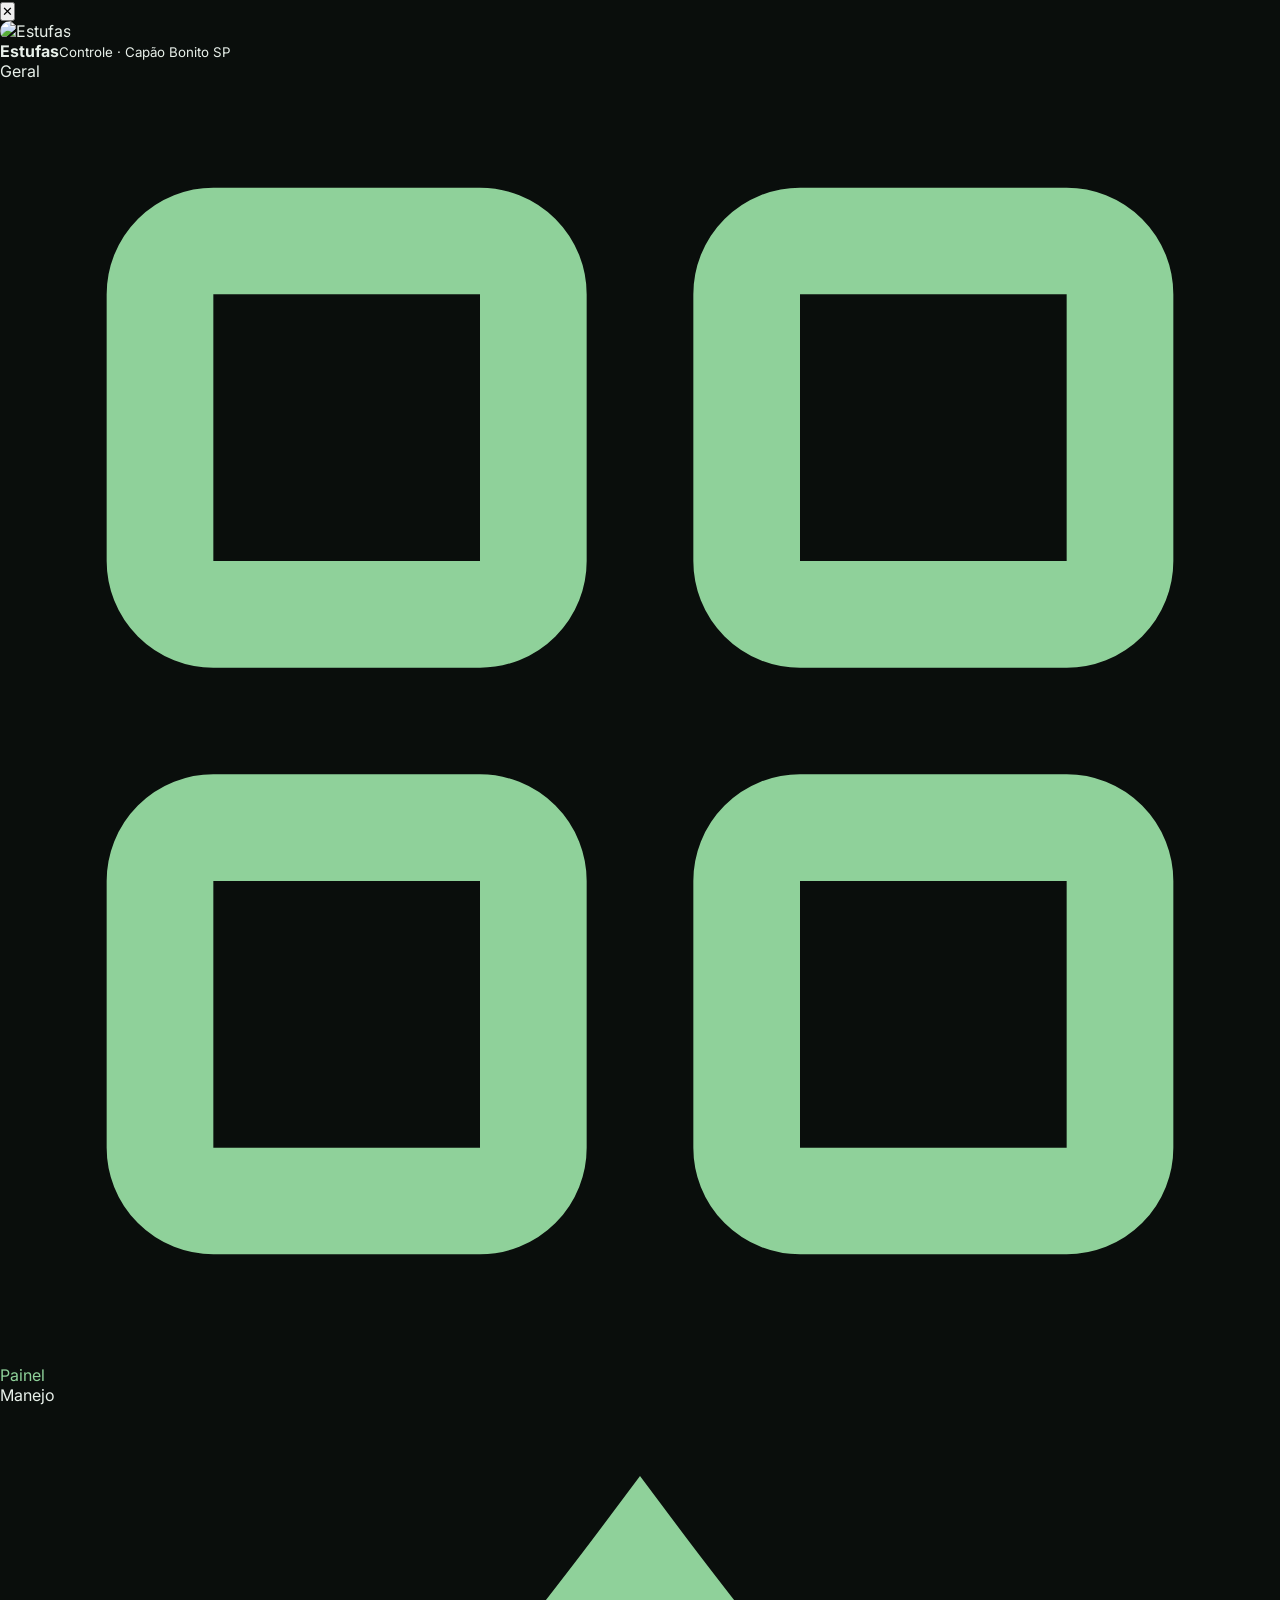
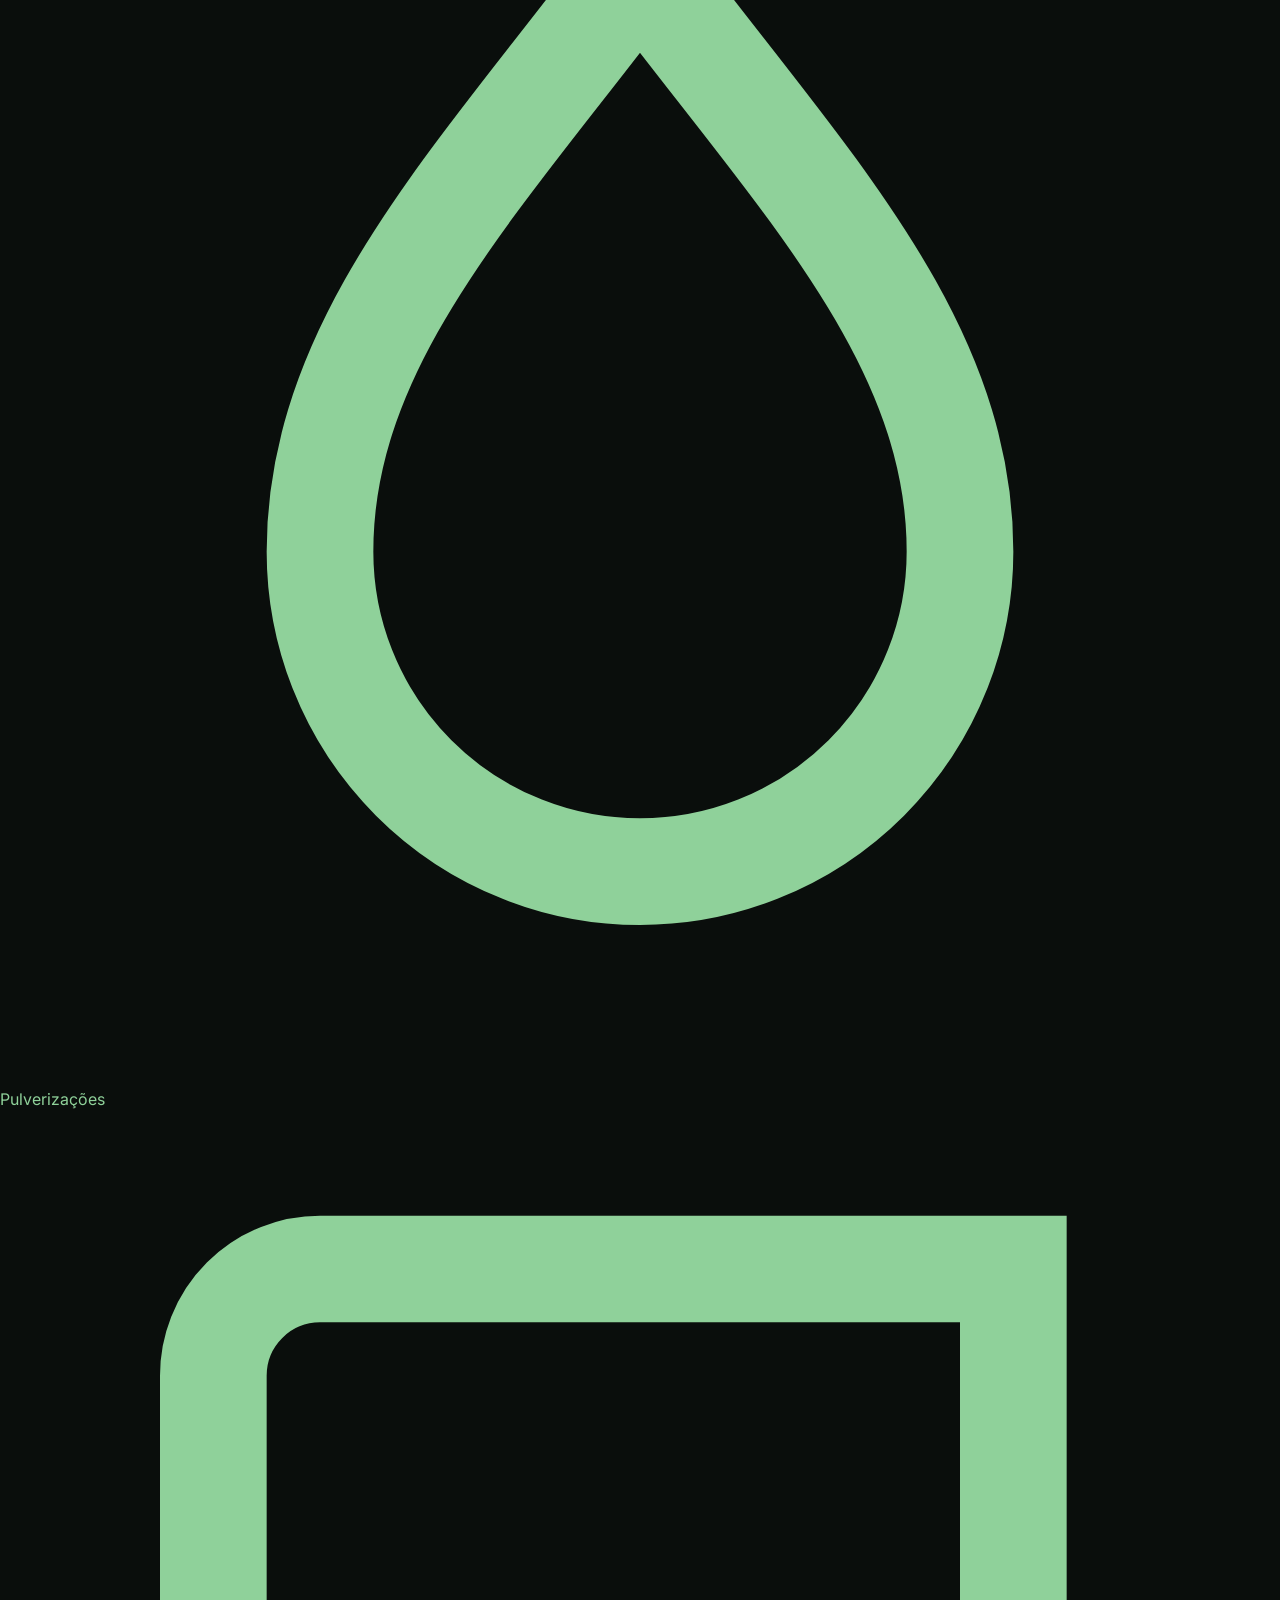
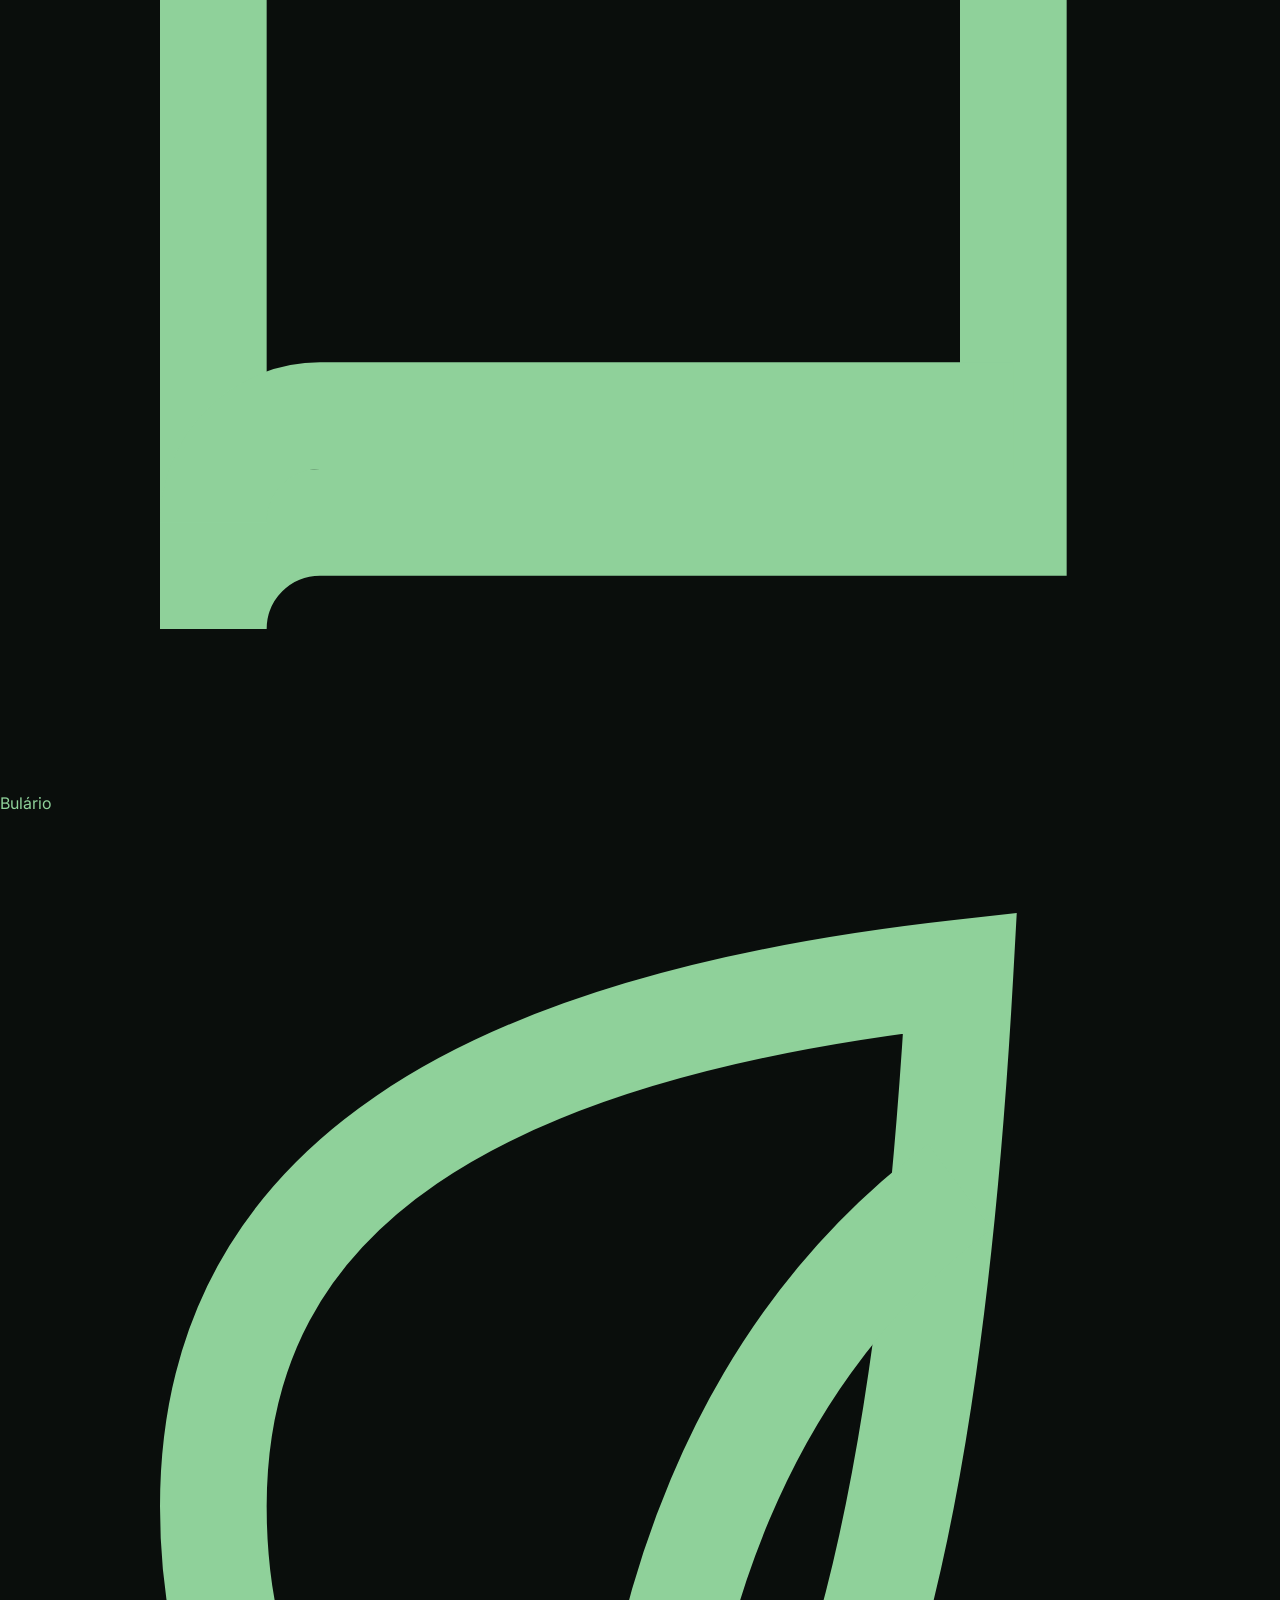
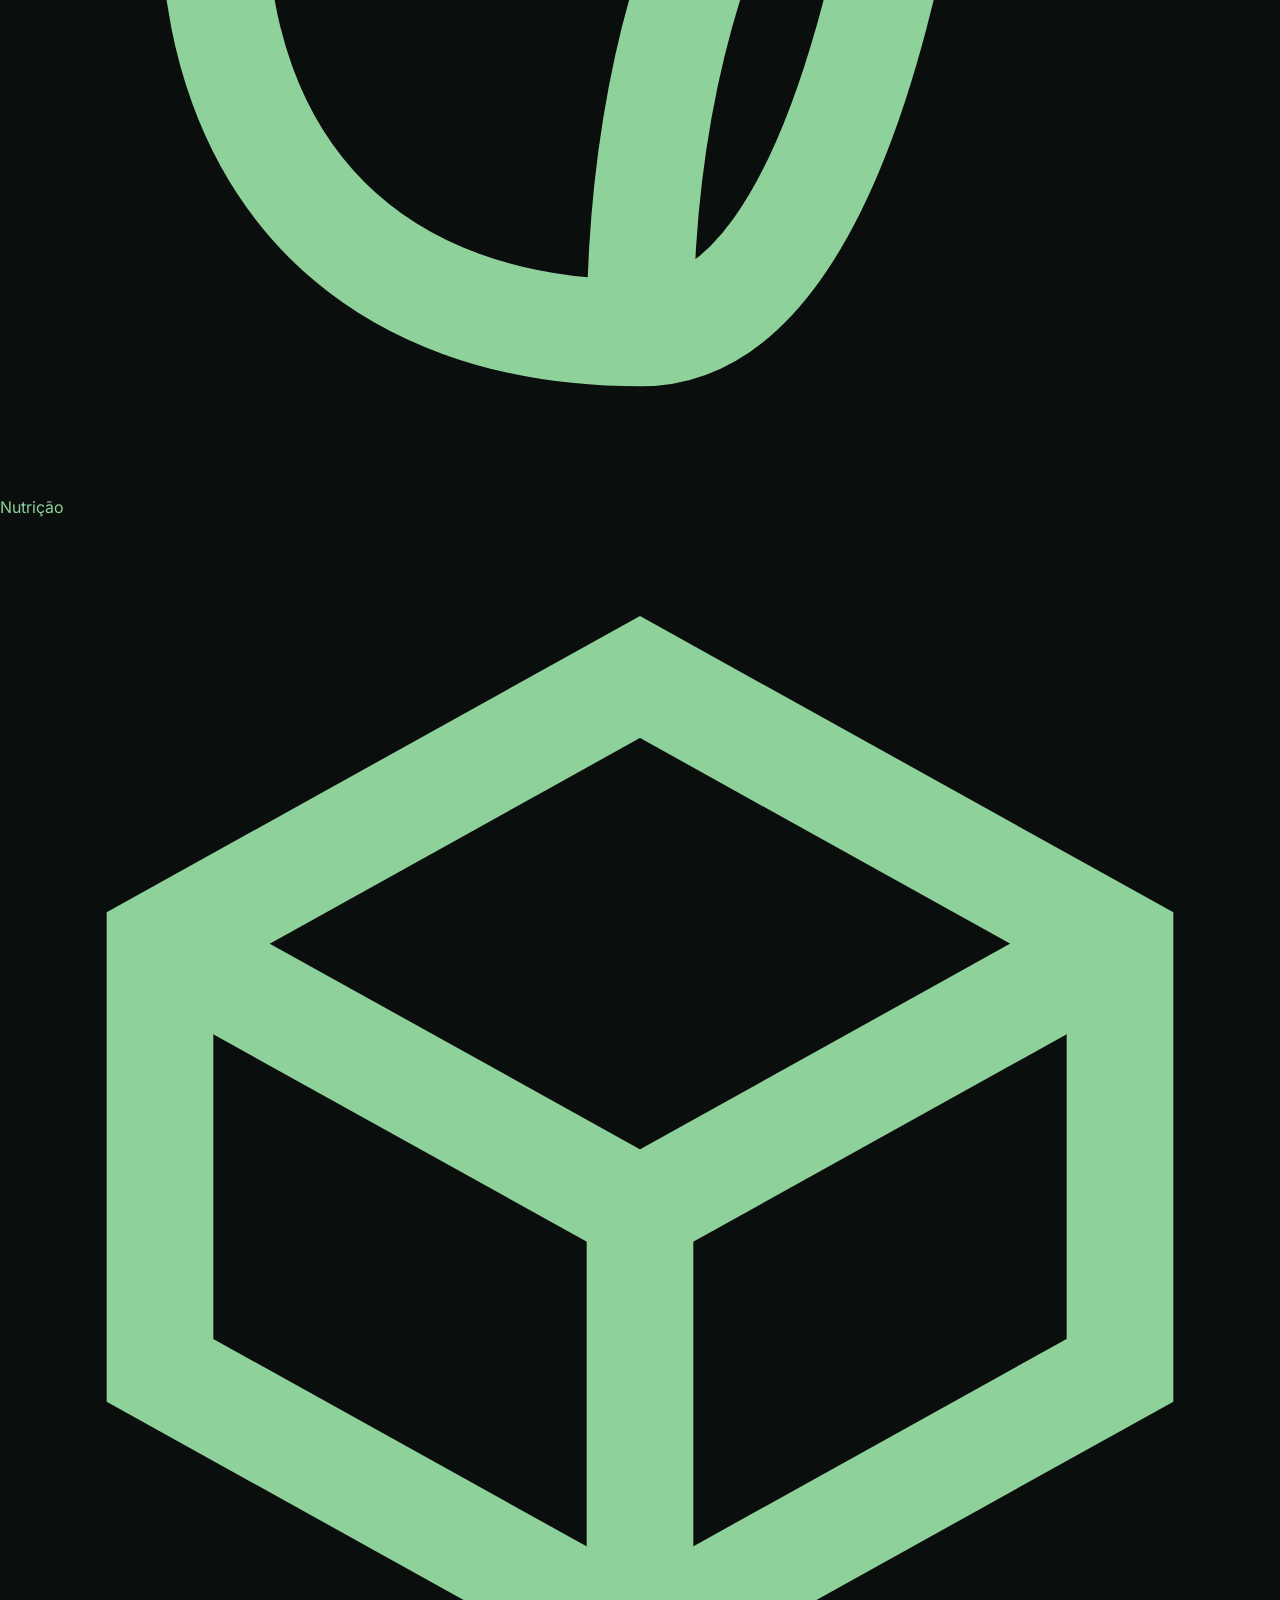
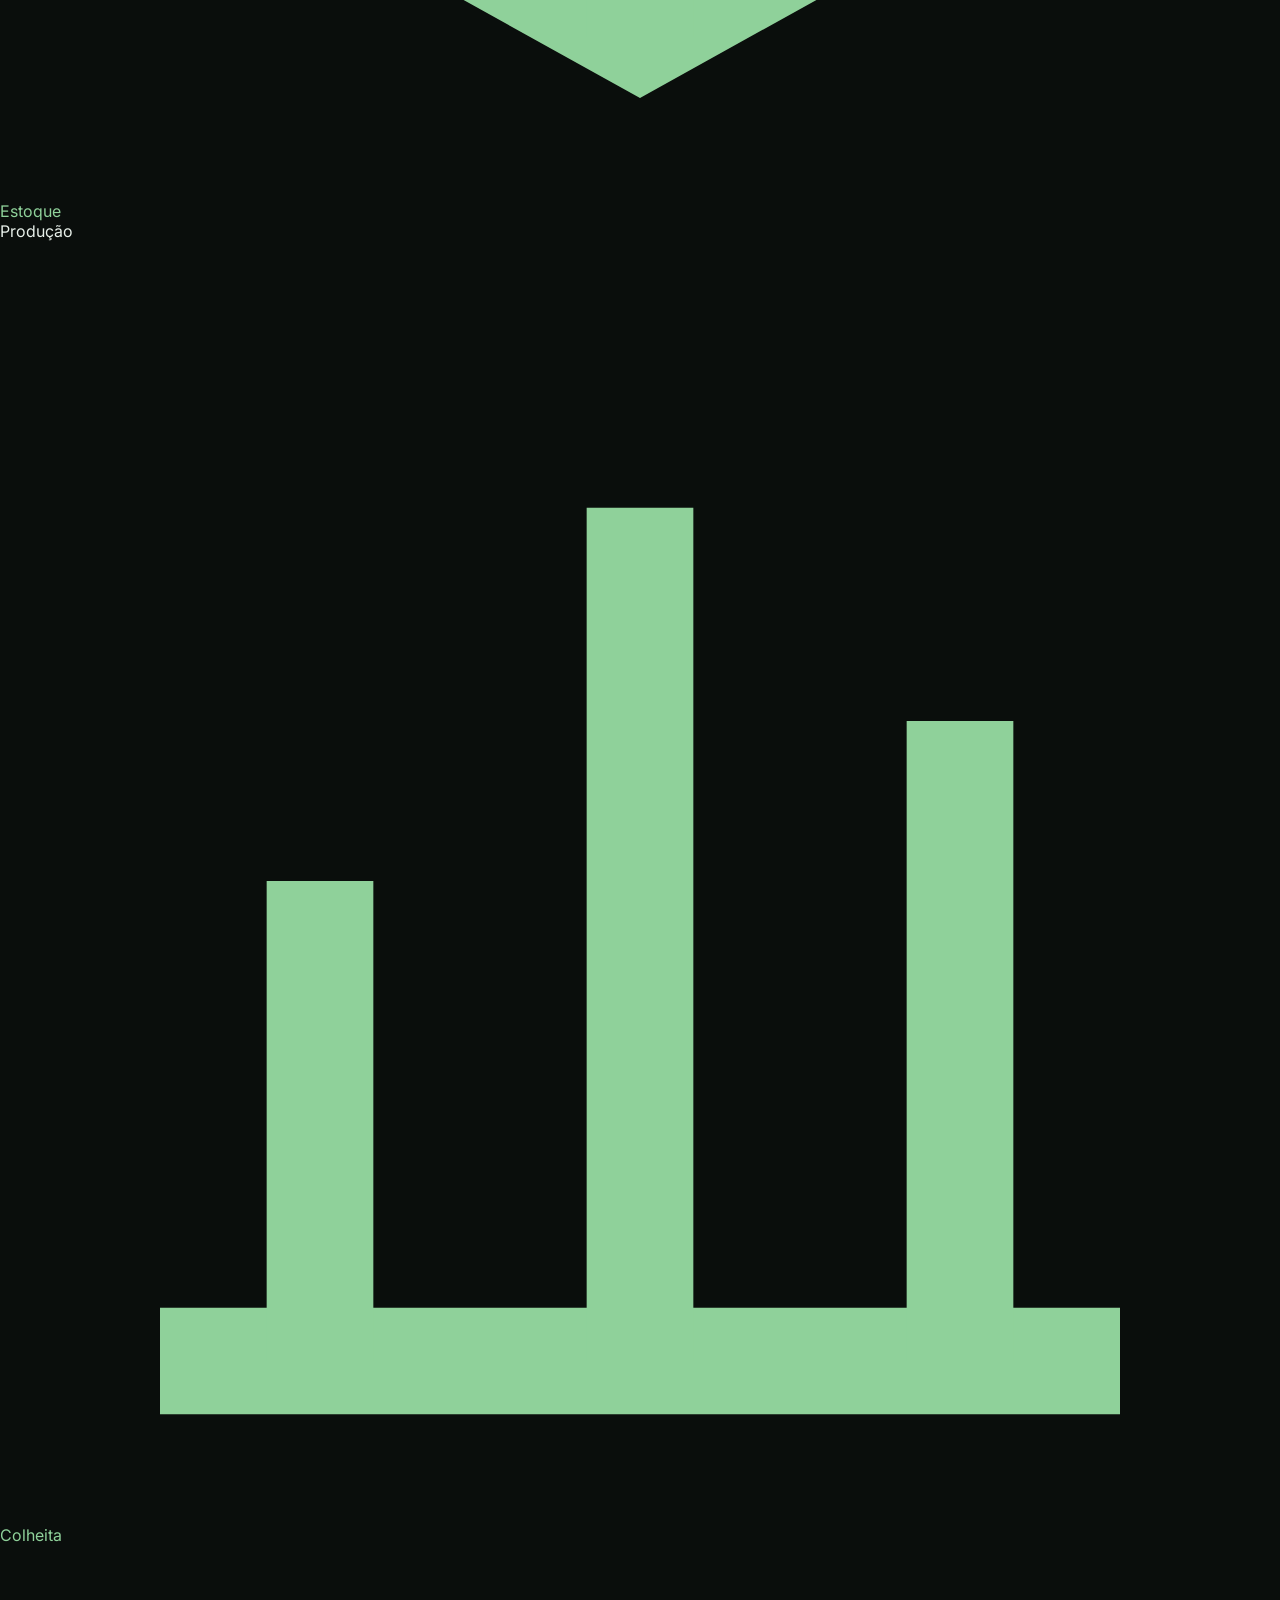
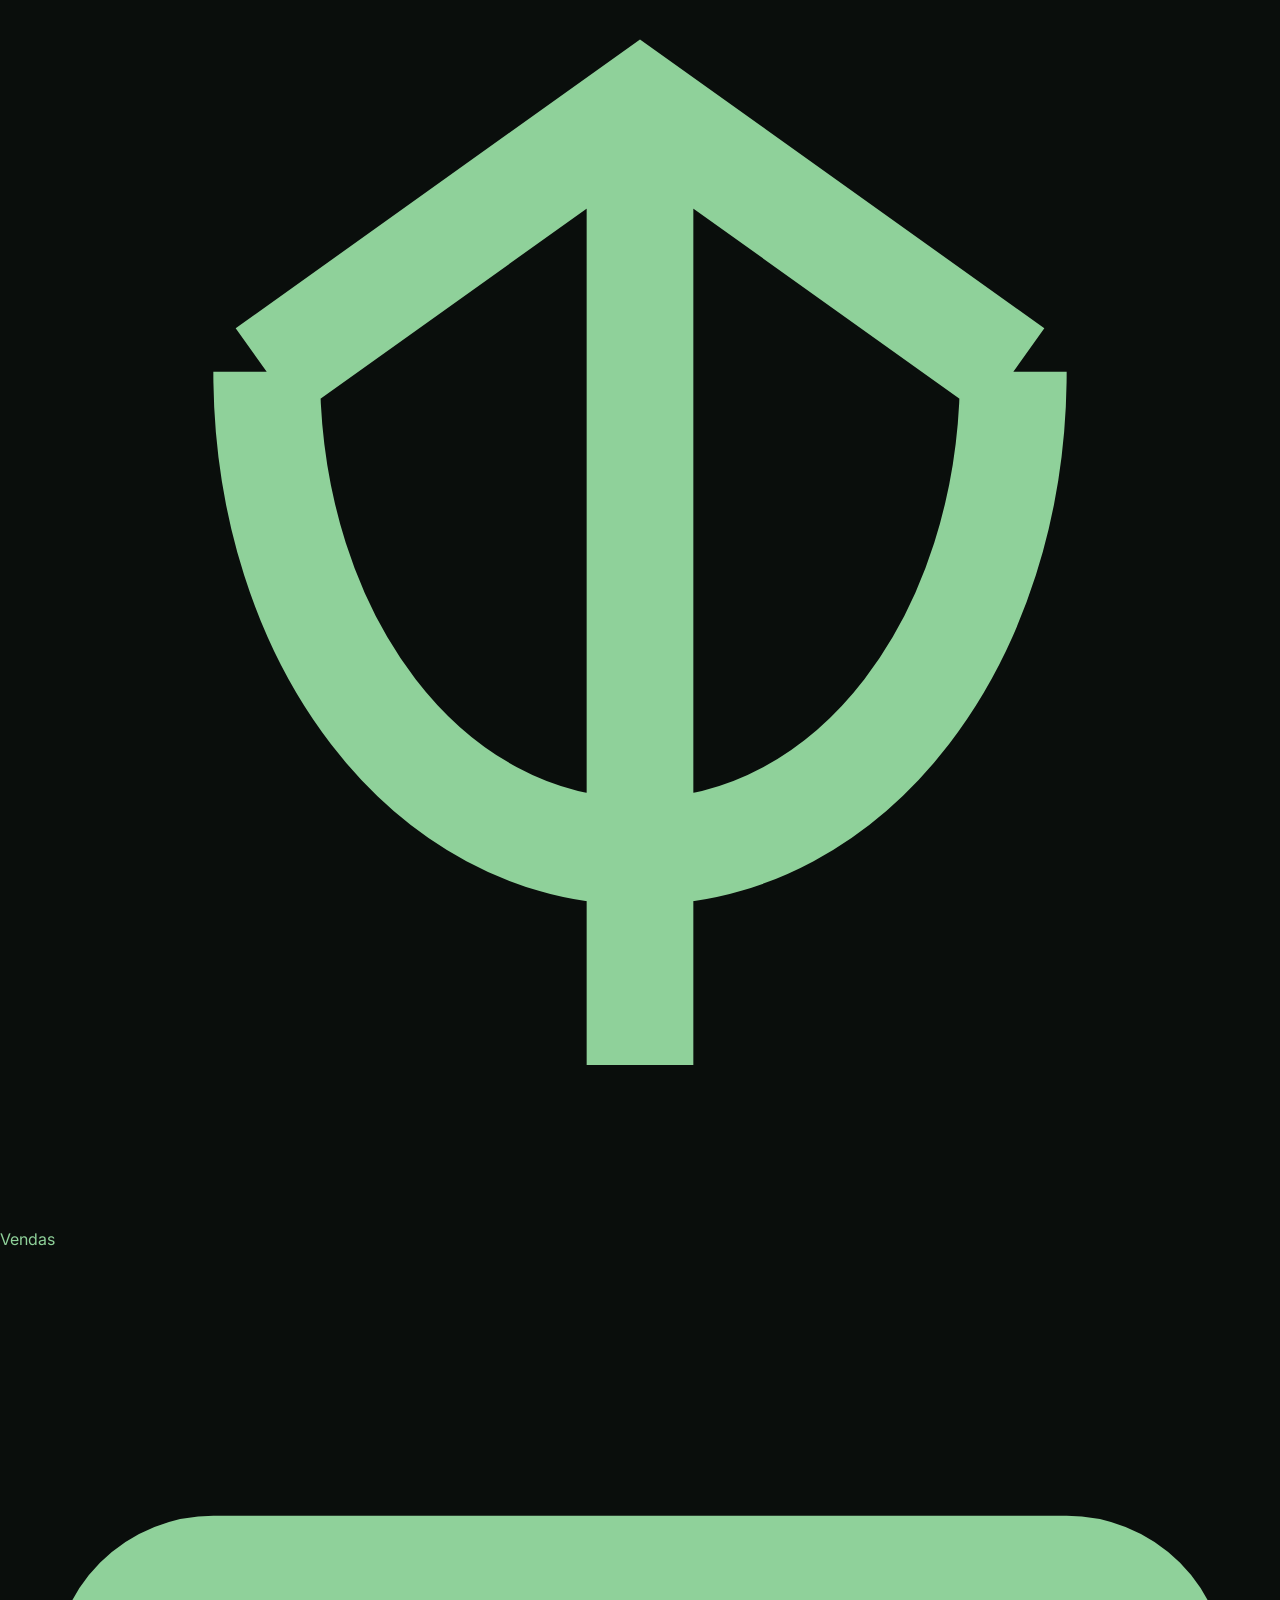
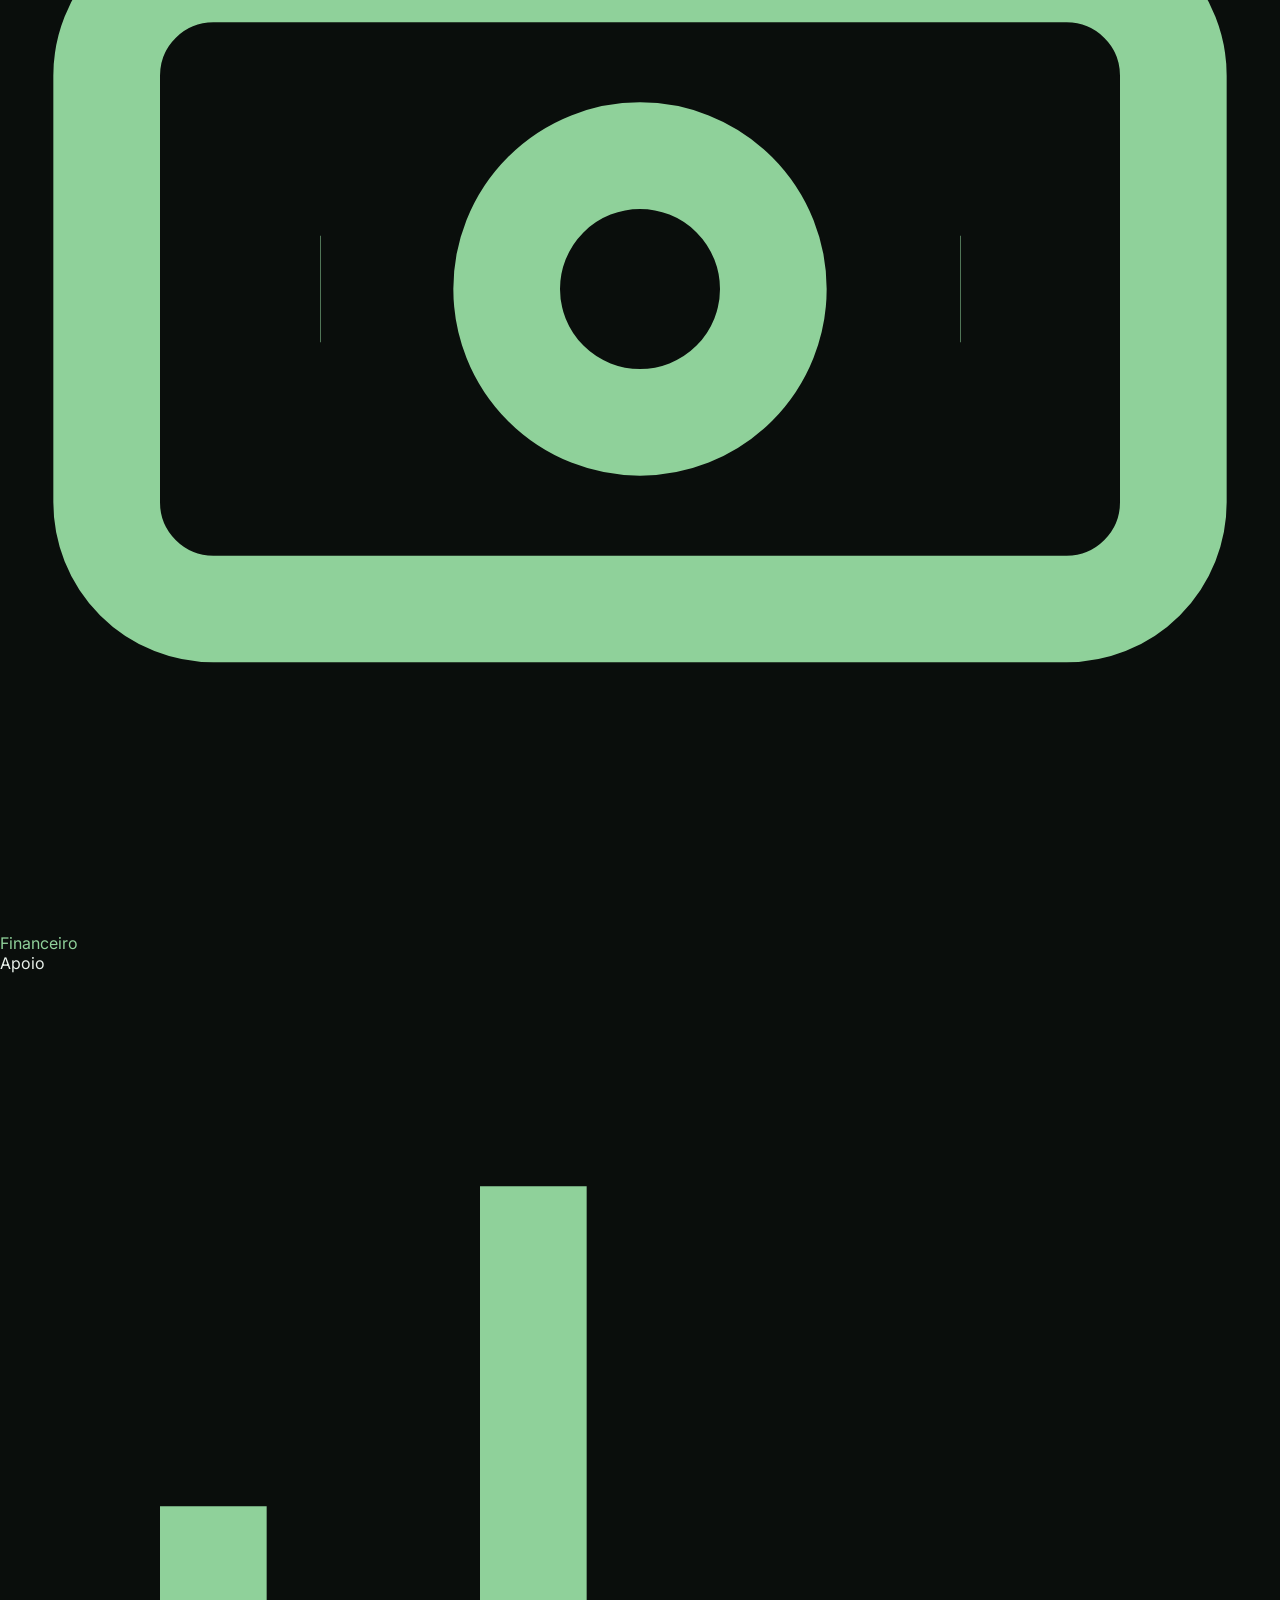
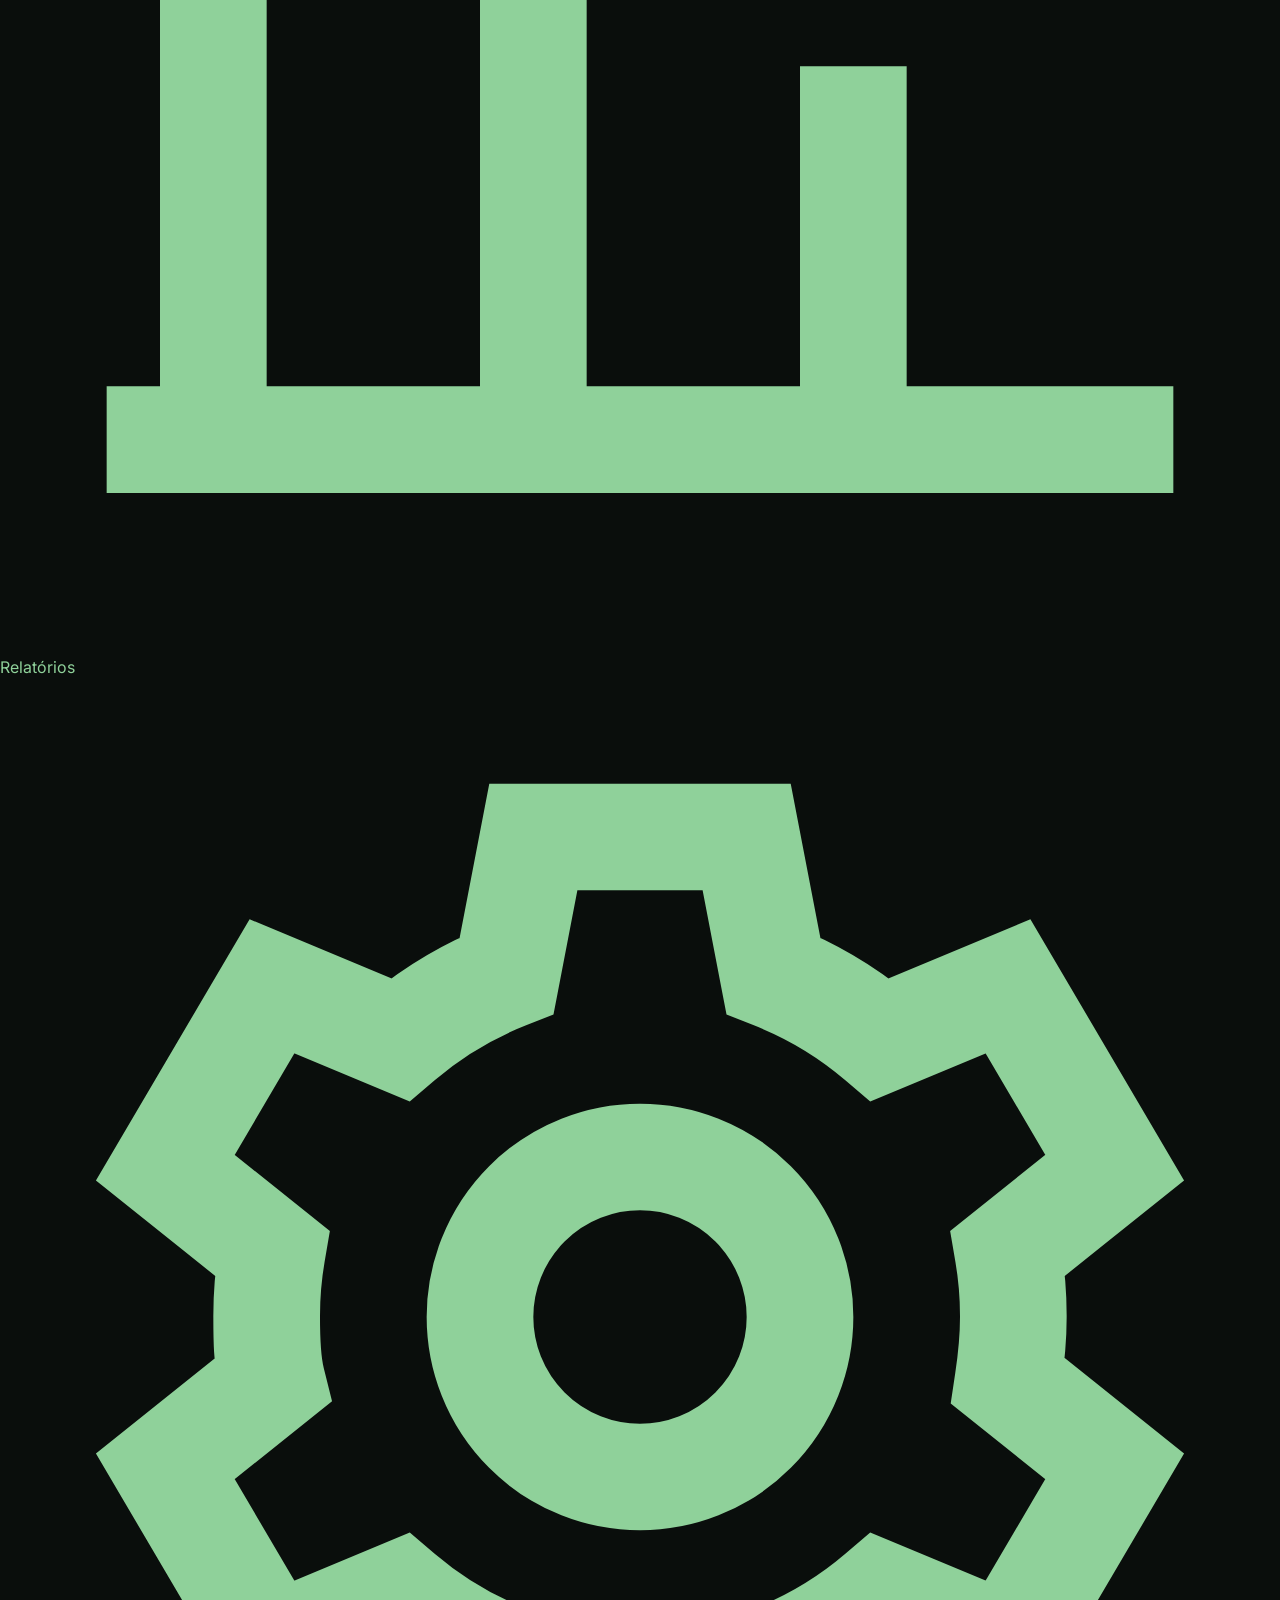
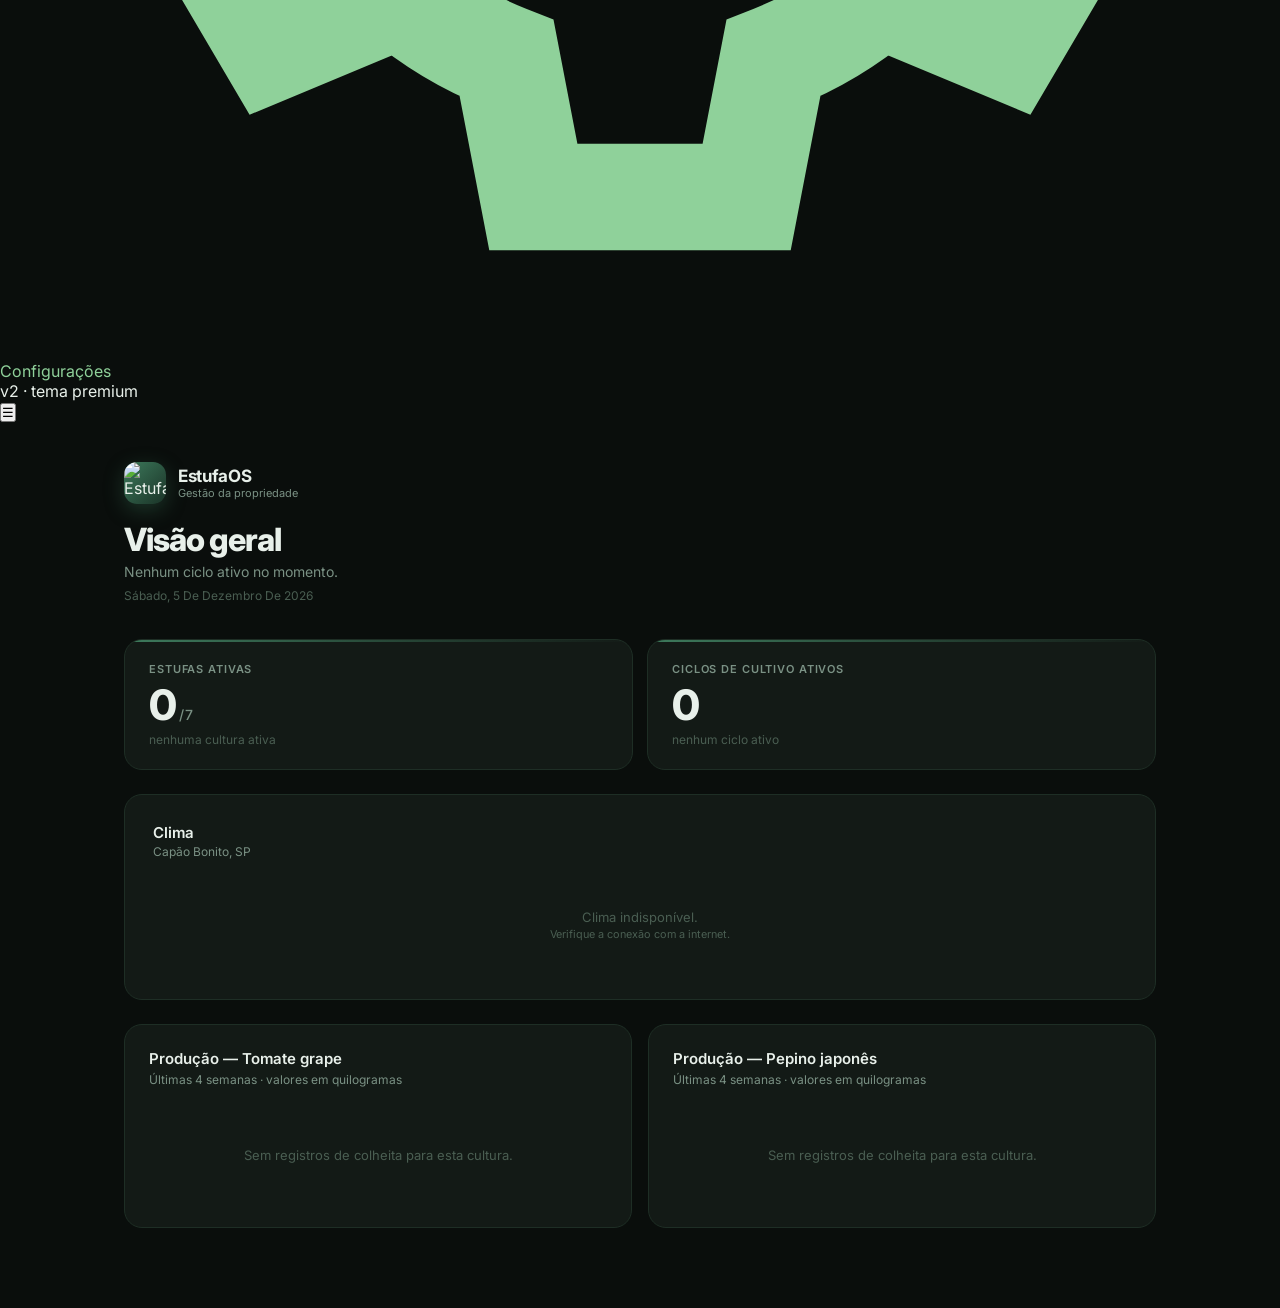
==== commit ff825ab1: "Add files via upload" ====
--- a/index.html
+++ b/index.html
@@ -14,6 +14,8 @@
 <title>Painel — EstufaOS</title>
 <link rel="preconnect" href="https://fonts.googleapis.com">
 <link href="https://fonts.googleapis.com/css2?family=Inter:wght@400;500;600;700;800&display=swap" rel="stylesheet">
+<link rel="stylesheet" href="sidebar.css">
+<link rel="stylesheet" href="theme.css">
 <style>
   :root{
     --bg:#0A0E0C; --bg2:#0F1512; --card:#131A16; --card2:#18221C;
@@ -456,5 +458,6 @@
 carregarPainel();
 carregarClima();
 </script>
+<script src="sidebar.js"></script>
 </body>
 </html>
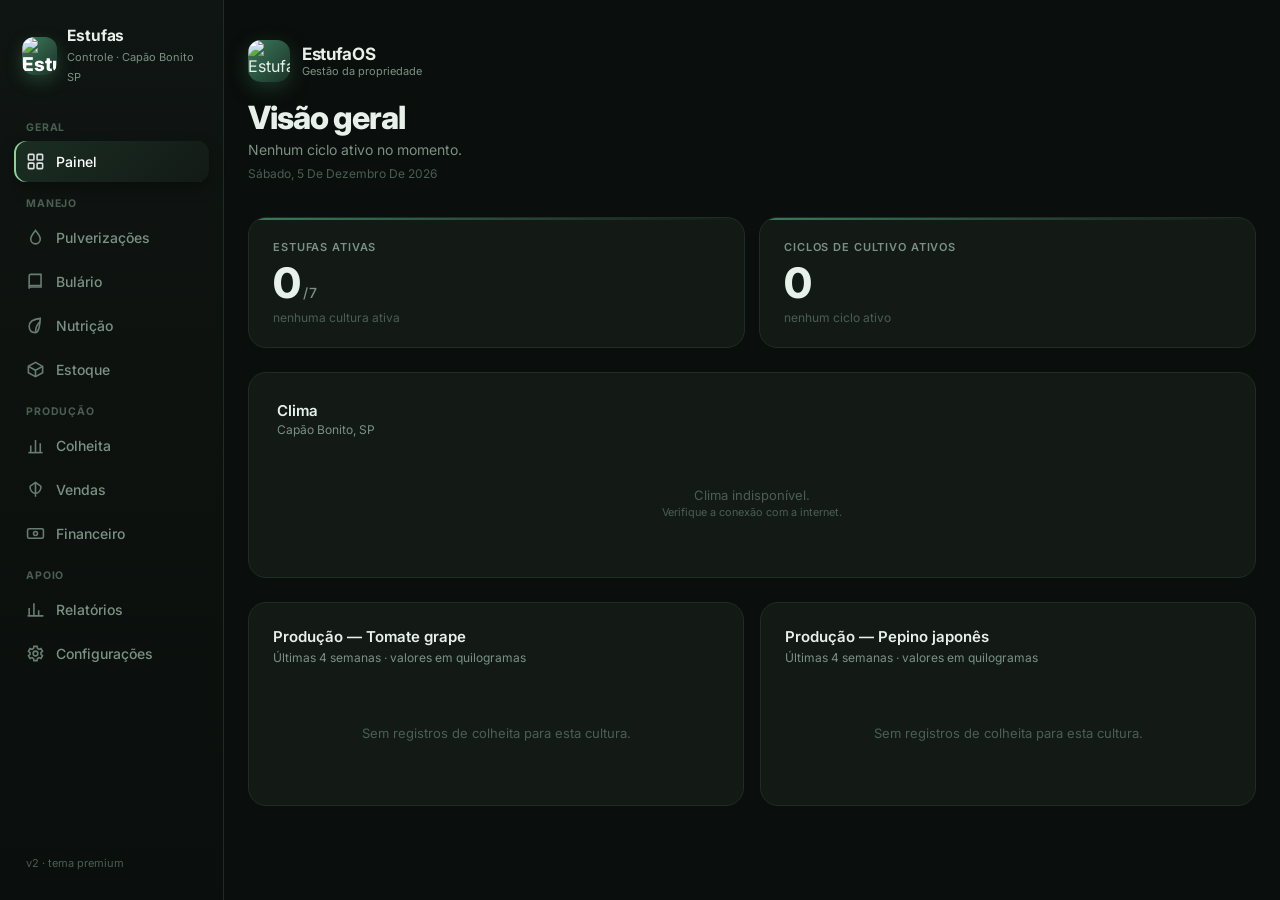
==== commit a174248c: "Add files via upload" ====
--- a/index.html
+++ b/index.html
@@ -299,17 +299,17 @@
 }
 
 function filtrarPorCultura(colhs, ciclos, termos){
-  // termos: array de strings pra match (ex: ['tomate'] ou ['pepino'])
+  const norm = s => String(s||'').normalize('NFD').replace(/[̀-ͯ]/g,'').toLowerCase().trim();
   const ids = new Set();
   ciclos.forEach(c=>{
-    const texto = `${c.cultura||''} ${c.variedade||''}`.toLowerCase();
-    if(termos.some(t=>texto.includes(t))) ids.add(String(c.id));
+    const texto = norm(`${c.cultura||''} ${c.variedade||''}`);
+    if(termos.some(t=>texto.includes(norm(t)))) ids.add(String(c.id));
   });
   return colhs.filter(h=>{
-    if(String(h.unidade).toUpperCase()==='CX') return false; // só KG
+    if(String(h.unidade).toUpperCase()==='CX') return false;
     const byCiclo = ids.has(String(h.cicloId));
-    const texto = `${h.cultura||''} ${h.produto||''}`.toLowerCase();
-    const byNome = termos.some(t=>texto.includes(t));
+    const texto = norm(`${h.cultura||''} ${h.produto||''} ${h.obs||''}`);
+    const byNome = termos.some(t=>texto.includes(norm(t)));
     return byCiclo || byNome;
   });
 }
--- a/sidebar.css
+++ b/sidebar.css
@@ -0,0 +1,52 @@
+﻿/* Menu lateral premium + hambúrguer no celular. Controlado pelo sidebar.js. */
+.sb-aside{position:fixed; left:0; top:0; bottom:0; width:224px; z-index:60;
+  background:linear-gradient(180deg,#0F1512,#0A0E0C); border-right:1px solid #1E2E25;
+  padding:22px 14px; display:flex; flex-direction:column; gap:4px;
+  font-family:'Inter',-apple-system,BlinkMacSystemFont,"Segoe UI",Roboto,sans-serif;}
+.sb-brand{display:flex; align-items:center; gap:10px; padding:4px 8px 20px; color:#E8F0EA;}
+.sb-logo{width:38px; height:38px; border-radius:12px; background:linear-gradient(135deg,#3D7A5C,#1A3327); color:#fff;
+  display:flex; align-items:center; justify-content:center; font-weight:800; font-size:19px;
+  box-shadow:0 6px 16px rgba(61,122,92,.4); overflow:hidden;}
+.sb-logo img{width:100%; height:100%; object-fit:cover;}
+.sb-brand b{font-size:15.5px; display:block; letter-spacing:-.01em;}
+.sb-brand small{color:#7A9184; font-size:11px;}
+.sb-sec{font-size:10.5px; font-weight:700; letter-spacing:.08em; text-transform:uppercase; color:#4A5E52; padding:12px 12px 4px;}
+.sb-nav{display:flex; flex-direction:column; gap:3px;}
+.sb-nav a{display:flex; align-items:center; gap:11px; padding:11px 12px; border-radius:12px;
+  color:#7A9184; text-decoration:none; font-size:14px; font-weight:500; transition:.18s;}
+.sb-nav a svg{width:19px; height:19px; flex:0 0 19px; opacity:.85;}
+.sb-nav a:hover{background:#131A16; color:#E8F0EA; transform:translateX(2px);}
+.sb-nav a.active{background:linear-gradient(135deg,#1A2E22,#131A16); color:#fff;
+  box-shadow:inset 2px 0 0 #8FD19A, 0 6px 16px rgba(0,0,0,.3);}
+.sb-foot{margin-top:auto; font-size:11px; color:#4A5E52; padding:8px 12px;}
+.sb-burger{display:none;}
+.sb-topbar{display:none;}
+.sb-overlay{display:none;}
+.sb-fab{display:none;}
+.sb-close{display:none;}
+body.has-sidebar{margin-left:224px;}
+
+@media (min-width:861px){
+  body.has-sidebar .fab{left:244px;}
+  body.has-sidebar .fab2{left:244px;}
+}
+
+@media (max-width:860px){
+  body.has-sidebar{margin-left:0; padding-top:env(safe-area-inset-top, 0px);}
+  .sb-topbar{display:none !important;}
+  .sb-fab{display:flex; align-items:center; justify-content:center;
+    position:fixed; bottom:calc(env(safe-area-inset-bottom, 0px) + 18px); left:12px; z-index:80;
+    width:48px; height:48px; border-radius:15px; border:1px solid #1E2E25;
+    background:rgba(19,26,22,.94); color:#E8F0EA; font-size:21px; cursor:pointer;
+    box-shadow:0 8px 22px rgba(0,0,0,.45);}
+  .sb-aside{transform:translateX(-105%); transition:transform .28s ease; width:min(270px, 82vw);
+    box-shadow:24px 0 60px rgba(0,0,0,.5); padding-top:calc(env(safe-area-inset-top, 0px) + 20px);}
+  body.sb-open .sb-aside{transform:none;}
+  body.sb-open .sb-overlay{display:block; position:fixed; inset:0; z-index:55; background:rgba(0,0,0,.55);}
+  body.sb-open{overflow:hidden;}
+  .sb-close{display:flex; align-items:center; justify-content:center; position:absolute;
+    top:calc(env(safe-area-inset-top, 0px) + 14px); right:12px; width:36px; height:36px;
+    border-radius:10px; border:1px solid #1E2E25; background:#131A16; color:#7A9184;
+    font-size:15px; cursor:pointer;}
+  body.has-sidebar header{top:0;}
+}
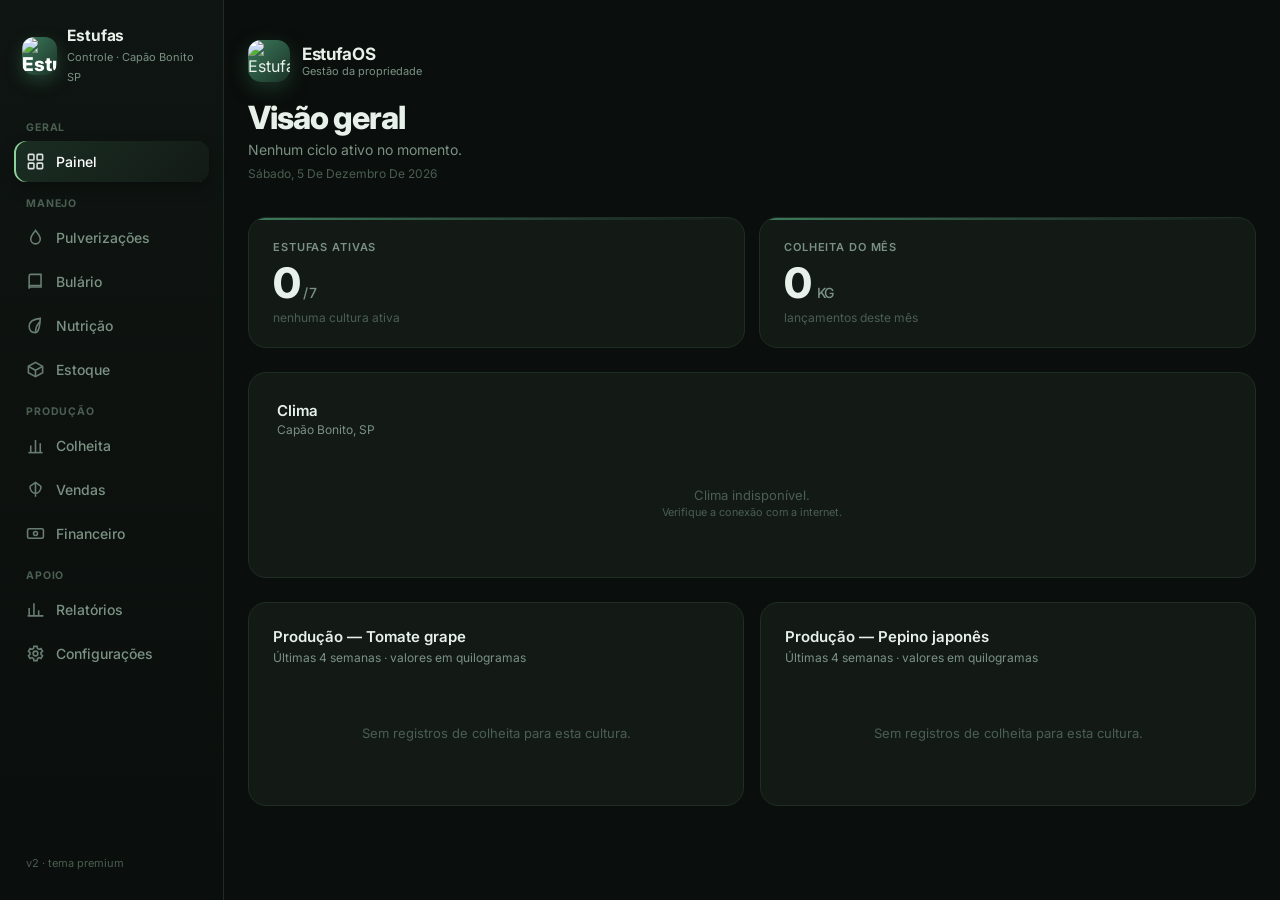
==== commit d80c65b8: "Add files via upload" ====
--- a/index.html
+++ b/index.html
@@ -139,9 +139,9 @@
       <div class="kpi-sub" id="kEstufasSub">—</div>
     </div>
     <div class="kpi">
-      <div class="kpi-label">Ciclos de cultivo ativos</div>
-      <div class="kpi-val" id="kCiclos">—</div>
-      <div class="kpi-sub" id="kCiclosSub">—</div>
+      <div class="kpi-label">Colheita do mês</div>
+      <div class="kpi-val" id="kColheita">—</div>
+      <div class="kpi-sub" id="kColheitaSub">—</div>
     </div>
   </section>
 
@@ -191,7 +191,7 @@
   new Date().toLocaleDateString('pt-BR', {weekday:'long', day:'numeric', month:'long', year:'numeric'});
 
 // ===== Indicadores =====
-function renderIndicadores(ciclos){
+function renderIndicadores(ciclos, colhs){
   const ativos = ciclos.filter(c=>c.status!=='encerrada');
   const estufas = [...new Set(ativos.map(c=>String(c.estufa)).filter(Boolean))];
   const culturas = [...new Set(ativos.map(c=>c.cultura).filter(Boolean))];
@@ -201,10 +201,17 @@
     ? culturas.slice(0,3).join(', ') + (culturas.length>3 ? ` +${culturas.length-3}` : '')
     : 'nenhuma cultura ativa';
 
-  document.getElementById('kCiclos').textContent = ativos.length;
-  document.getElementById('kCiclosSub').textContent = ativos.length
-    ? `em ${estufas.length} estufa(s)`
-    : 'nenhum ciclo ativo';
+  // Colheita do mês (só KG)
+  const mes = hojeISO().slice(0,7);
+  let kgMes = 0, cxMes = 0;
+  colhs.forEach(h=>{
+    const dt = String(h.data||'').slice(0,10);
+    if(!dt || dt.slice(0,7)!==mes) return;
+    if(String(h.unidade).toUpperCase()==='CX') cxMes += num(h.quantidade);
+    else kgMes += num(h.quantidade);
+  });
+  document.getElementById('kColheita').innerHTML = `${fmtN(kgMes)}<span> KG</span>`;
+  document.getElementById('kColheitaSub').textContent = cxMes>0 ? `${fmtN(cxMes)} CX também` : 'lançamentos deste mês';
 
   document.getElementById('subtitulo').textContent = ativos.length
     ? `${estufas.length} estufas em operação · ${ativos.length} ciclo(s) ativo(s)`
@@ -298,28 +305,42 @@
   return `${d.getFullYear()}-${String(d.getMonth()+1).padStart(2,'0')}-${String(d.getDate()).padStart(2,'0')}`;
 }
 
-function filtrarPorCultura(colhs, ciclos, termos){
+function filtrarPorCultura(colhs, ciclos, termos, vendas){
   const norm = s => String(s||'').normalize('NFD').replace(/[̀-ͯ]/g,'').toLowerCase().trim();
   const ids = new Set();
+  const estufasCult = new Set();
+
+  // 1) Ciclos com a cultura
   ciclos.forEach(c=>{
     const texto = norm(`${c.cultura||''} ${c.variedade||''}`);
-    if(termos.some(t=>texto.includes(norm(t)))) ids.add(String(c.id));
-  });
+    if(termos.some(t=>texto.includes(norm(t)))){
+      ids.add(String(c.id));
+      if(c.estufa) estufasCult.add(String(c.estufa));
+    }
+  });
+
+  // 2) Vendas com a cultura → identifica estufas
+  (vendas||[]).forEach(v=>{
+    const texto = norm(v.cultura);
+    if(termos.some(t=>texto.includes(norm(t))) && v.estufa) estufasCult.add(String(v.estufa));
+  });
+
   return colhs.filter(h=>{
     if(String(h.unidade).toUpperCase()==='CX') return false;
     const byCiclo = ids.has(String(h.cicloId));
+    const byEstufa = estufasCult.has(String(h.estufa));
     const texto = norm(`${h.cultura||''} ${h.produto||''} ${h.obs||''}`);
     const byNome = termos.some(t=>texto.includes(norm(t)));
-    return byCiclo || byNome;
-  });
-}
-
-function renderProducao(canvasId, statsId, emptyId, colhs, ciclos, termos, cor){
+    return byCiclo || byEstufa || byNome;
+  });
+}
+
+function renderProducao(canvasId, statsId, emptyId, colhs, ciclos, termos, cor, vendas){
   const canvas = document.getElementById(canvasId);
   const stats = document.getElementById(statsId);
   const empty = document.getElementById(emptyId);
 
-  const filtrados = filtrarPorCultura(colhs, ciclos, termos);
+  const filtrados = filtrarPorCultura(colhs, ciclos, termos, vendas);
 
   // Últimas 4 semanas (segunda a domingo)
   const segAtual = semanaISO(new Date());
@@ -412,30 +433,32 @@
 async function carregarPainel(){
   try{
     // Cache primeiro
-    let ciclos = [], colhs = [];
+    let ciclos = [], colhs = [], vendas = [];
     if(typeof cacheLerTipo === 'function'){
       ciclos = cacheLerTipo('ciclos') || [];
       colhs = cacheLerTipo('colheitas') || [];
+      vendas = cacheLerTipo('vendas') || [];
       if(ciclos.length || colhs.length){
-        renderIndicadores(ciclos);
-        renderProducao('chTomate','tomStats','tomEmpty', colhs, ciclos, ['tomate'], '#3D7A5C');
-        renderProducao('chPepino','pepStats','pepEmpty', colhs, ciclos, ['pepino'], '#D9A441');
+        renderIndicadores(ciclos, colhs);
+        renderProducao('chTomate','tomStats','tomEmpty', colhs, ciclos, ['tomate'], '#3D7A5C', vendas);
+        renderProducao('chPepino','pepStats','pepEmpty', colhs, ciclos, ['pepino'], '#D9A441', vendas);
         document.getElementById('subtitulo').textContent = 'Atualizando…';
       }
     }
     // Busca fresca
     let d;
     if(typeof buscarLote === 'function'){
-      d = await buscarLote(['ciclos','colheitas']);
+      d = await buscarLote(['ciclos','colheitas','vendas']);
     } else {
-      const r = await Promise.all([get('ciclos'), get('colheitas')]);
-      d = {ciclos:r[0], colheitas:r[1]};
+      const r = await Promise.all([get('ciclos'), get('colheitas'), get('vendas')]);
+      d = {ciclos:r[0], colheitas:r[1], vendas:r[2]};
     }
     ciclos = d.ciclos || [];
     colhs = d.colheitas || [];
-    renderIndicadores(ciclos);
-    renderProducao('chTomate','tomStats','tomEmpty', colhs, ciclos, ['tomate'], '#3D7A5C');
-    renderProducao('chPepino','pepStats','pepEmpty', colhs, ciclos, ['pepino'], '#D9A441');
+    vendas = d.vendas || [];
+    renderIndicadores(ciclos, colhs);
+    renderProducao('chTomate','tomStats','tomEmpty', colhs, ciclos, ['tomate'], '#3D7A5C', vendas);
+    renderProducao('chPepino','pepStats','pepEmpty', colhs, ciclos, ['pepino'], '#D9A441', vendas);
   }catch(e){
     document.getElementById('subtitulo').innerHTML =
       'Erro ao carregar dados. <a href="#" onclick="carregarPainel();return false">Tentar de novo</a>';
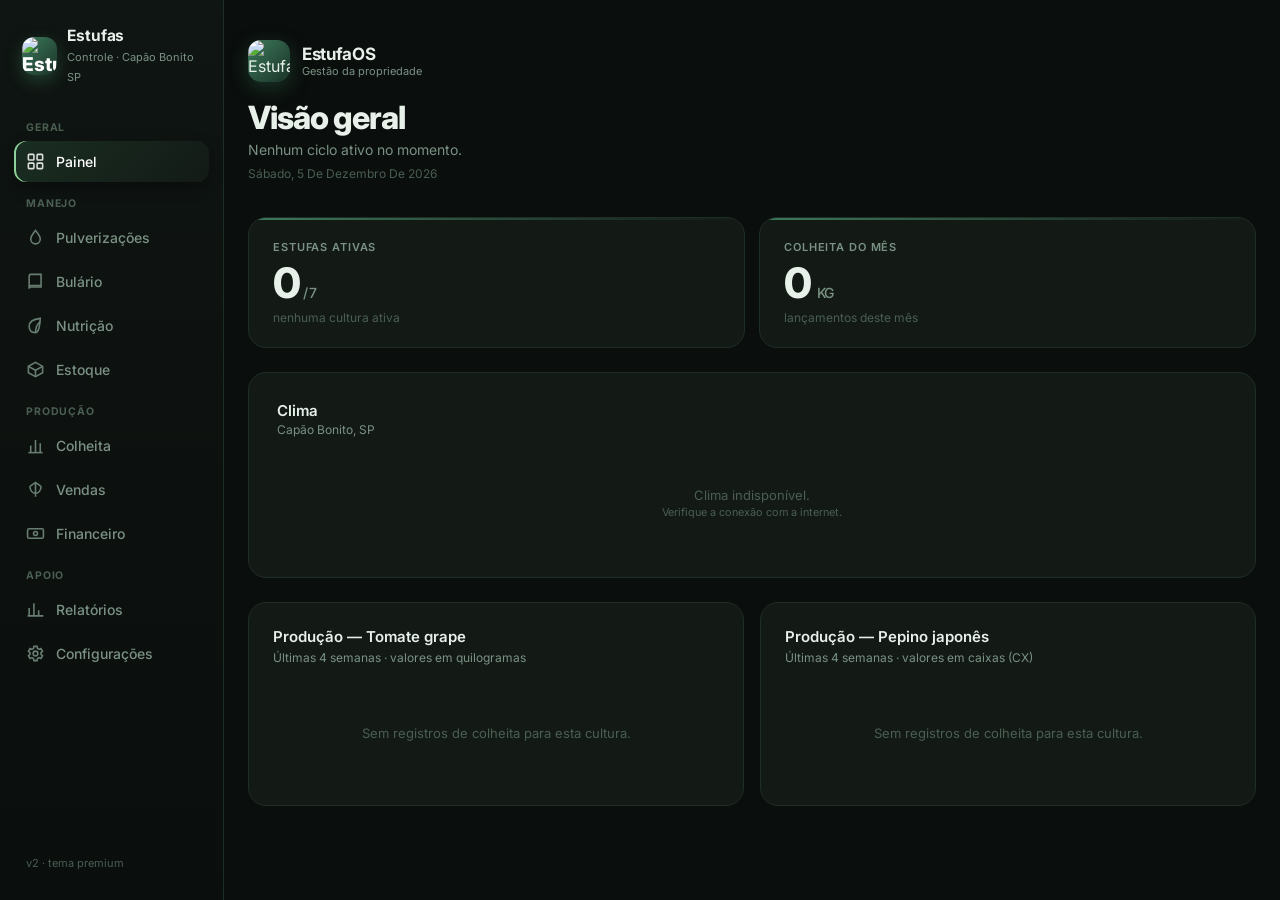
==== commit 83e0bf1e: "Add files via upload" ====
--- a/index.html
+++ b/index.html
@@ -168,7 +168,7 @@
     </div>
     <div class="chart-card">
       <h2>Produção — Pepino japonês</h2>
-      <p class="chart-sub">Últimas 4 semanas · valores em quilogramas</p>
+      <p class="chart-sub">Últimas 4 semanas · valores em caixas (CX)</p>
       <div id="pepStats"><div class="loading">Carregando…</div></div>
       <canvas id="chPepino"></canvas>
       <div class="chart-empty" id="pepEmpty" style="display:none">Sem registros de colheita para esta cultura.</div>
@@ -308,37 +308,36 @@
 function filtrarPorCultura(colhs, ciclos, termos, vendas){
   const norm = s => String(s||'').normalize('NFD').replace(/[̀-ͯ]/g,'').toLowerCase().trim();
   const ids = new Set();
-  const estufasCult = new Set();
-
-  // 1) Ciclos com a cultura
+
   ciclos.forEach(c=>{
     const texto = norm(`${c.cultura||''} ${c.variedade||''}`);
-    if(termos.some(t=>texto.includes(norm(t)))){
-      ids.add(String(c.id));
-      if(c.estufa) estufasCult.add(String(c.estufa));
+    if(termos.some(t=>texto.includes(norm(t)))) ids.add(String(c.id));
+  });
+
+  const ehTomate = termos.some(t=>norm(t)==='tomate');
+
+  return colhs.filter(h=>{
+    const un = String(h.unidade||'').toUpperCase();
+
+    if(ehTomate){
+      // Tomate: só KG, e que bata com ciclo/nome
+      if(un==='CX') return false;
+      const byCiclo = ids.has(String(h.cicloId));
+      const texto = norm(`${h.cultura||''} ${h.produto||''} ${h.obs||''}`);
+      const byNome = termos.some(t=>texto.includes(norm(t)));
+      return byCiclo || byNome;
+    } else {
+      // Pepino: só CX
+      return un==='CX';
     }
   });
-
-  // 2) Vendas com a cultura → identifica estufas
-  (vendas||[]).forEach(v=>{
-    const texto = norm(v.cultura);
-    if(termos.some(t=>texto.includes(norm(t))) && v.estufa) estufasCult.add(String(v.estufa));
-  });
-
-  return colhs.filter(h=>{
-    if(String(h.unidade).toUpperCase()==='CX') return false;
-    const byCiclo = ids.has(String(h.cicloId));
-    const byEstufa = estufasCult.has(String(h.estufa));
-    const texto = norm(`${h.cultura||''} ${h.produto||''} ${h.obs||''}`);
-    const byNome = termos.some(t=>texto.includes(norm(t)));
-    return byCiclo || byEstufa || byNome;
-  });
-}
-
-function renderProducao(canvasId, statsId, emptyId, colhs, ciclos, termos, cor, vendas){
+}
+
+function renderProducao(canvasId, statsId, emptyId, colhs, ciclos, termos, cor, vendas, unidade){
   const canvas = document.getElementById(canvasId);
   const stats = document.getElementById(statsId);
   const empty = document.getElementById(emptyId);
+  const un = unidade || 'KG';
 
   const filtrados = filtrarPorCultura(colhs, ciclos, termos, vendas);
 
@@ -388,11 +387,11 @@
   stats.innerHTML = `
     <div class="cs">
       <div class="cs-lbl">Total período</div>
-      <div class="cs-val">${fmtN(somaPeriodo)} <small>KG</small></div>
+      <div class="cs-val">${fmtN(somaPeriodo)} <small>${un}</small></div>
     </div>
     <div class="cs">
       <div class="cs-lbl">Última semana</div>
-      <div class="cs-val">${fmtN(ultima)} <small>KG</small></div>
+      <div class="cs-val">${fmtN(ultima)} <small>${un}</small></div>
       <div class="cs-delta ${deltaCls}">${deltaTxt} vs semana anterior</div>
     </div>`;
 
@@ -417,13 +416,13 @@
         legend:{display:false},
         tooltip:{
           callbacks:{
-            label: ctx => `${fmtN(ctx.parsed.y)} KG`
+            label: ctx => `${fmtN(ctx.parsed.y)} ${un}`
           }
         }
       },
       scales:{
         x:{grid:{display:false}, ticks:{color:'#4A5E52', font:{size:11}}},
-        y:{beginAtZero:true, grid:{color:'#1E2E25'}, ticks:{color:'#4A5E52', font:{size:11}, callback:v=>v+' KG'}}
+        y:{beginAtZero:true, grid:{color:'#1E2E25'}, ticks:{color:'#4A5E52', font:{size:11}, callback:v=>v+' '+un}}
       }
     }
   });
@@ -440,8 +439,8 @@
       vendas = cacheLerTipo('vendas') || [];
       if(ciclos.length || colhs.length){
         renderIndicadores(ciclos, colhs);
-        renderProducao('chTomate','tomStats','tomEmpty', colhs, ciclos, ['tomate'], '#3D7A5C', vendas);
-        renderProducao('chPepino','pepStats','pepEmpty', colhs, ciclos, ['pepino'], '#D9A441', vendas);
+        renderProducao('chTomate','tomStats','tomEmpty', colhs, ciclos, ['tomate'], '#3D7A5C', vendas, 'KG');
+        renderProducao('chPepino','pepStats','pepEmpty', colhs, ciclos, ['pepino'], '#D9A441', vendas, 'CX');
         document.getElementById('subtitulo').textContent = 'Atualizando…';
       }
     }
@@ -457,8 +456,8 @@
     colhs = d.colheitas || [];
     vendas = d.vendas || [];
     renderIndicadores(ciclos, colhs);
-    renderProducao('chTomate','tomStats','tomEmpty', colhs, ciclos, ['tomate'], '#3D7A5C', vendas);
-    renderProducao('chPepino','pepStats','pepEmpty', colhs, ciclos, ['pepino'], '#D9A441', vendas);
+    renderProducao('chTomate','tomStats','tomEmpty', colhs, ciclos, ['tomate'], '#3D7A5C', vendas, 'KG');
+    renderProducao('chPepino','pepStats','pepEmpty', colhs, ciclos, ['pepino'], '#D9A441', vendas, 'CX');
   }catch(e){
     document.getElementById('subtitulo').innerHTML =
       'Erro ao carregar dados. <a href="#" onclick="carregarPainel();return false">Tentar de novo</a>';
